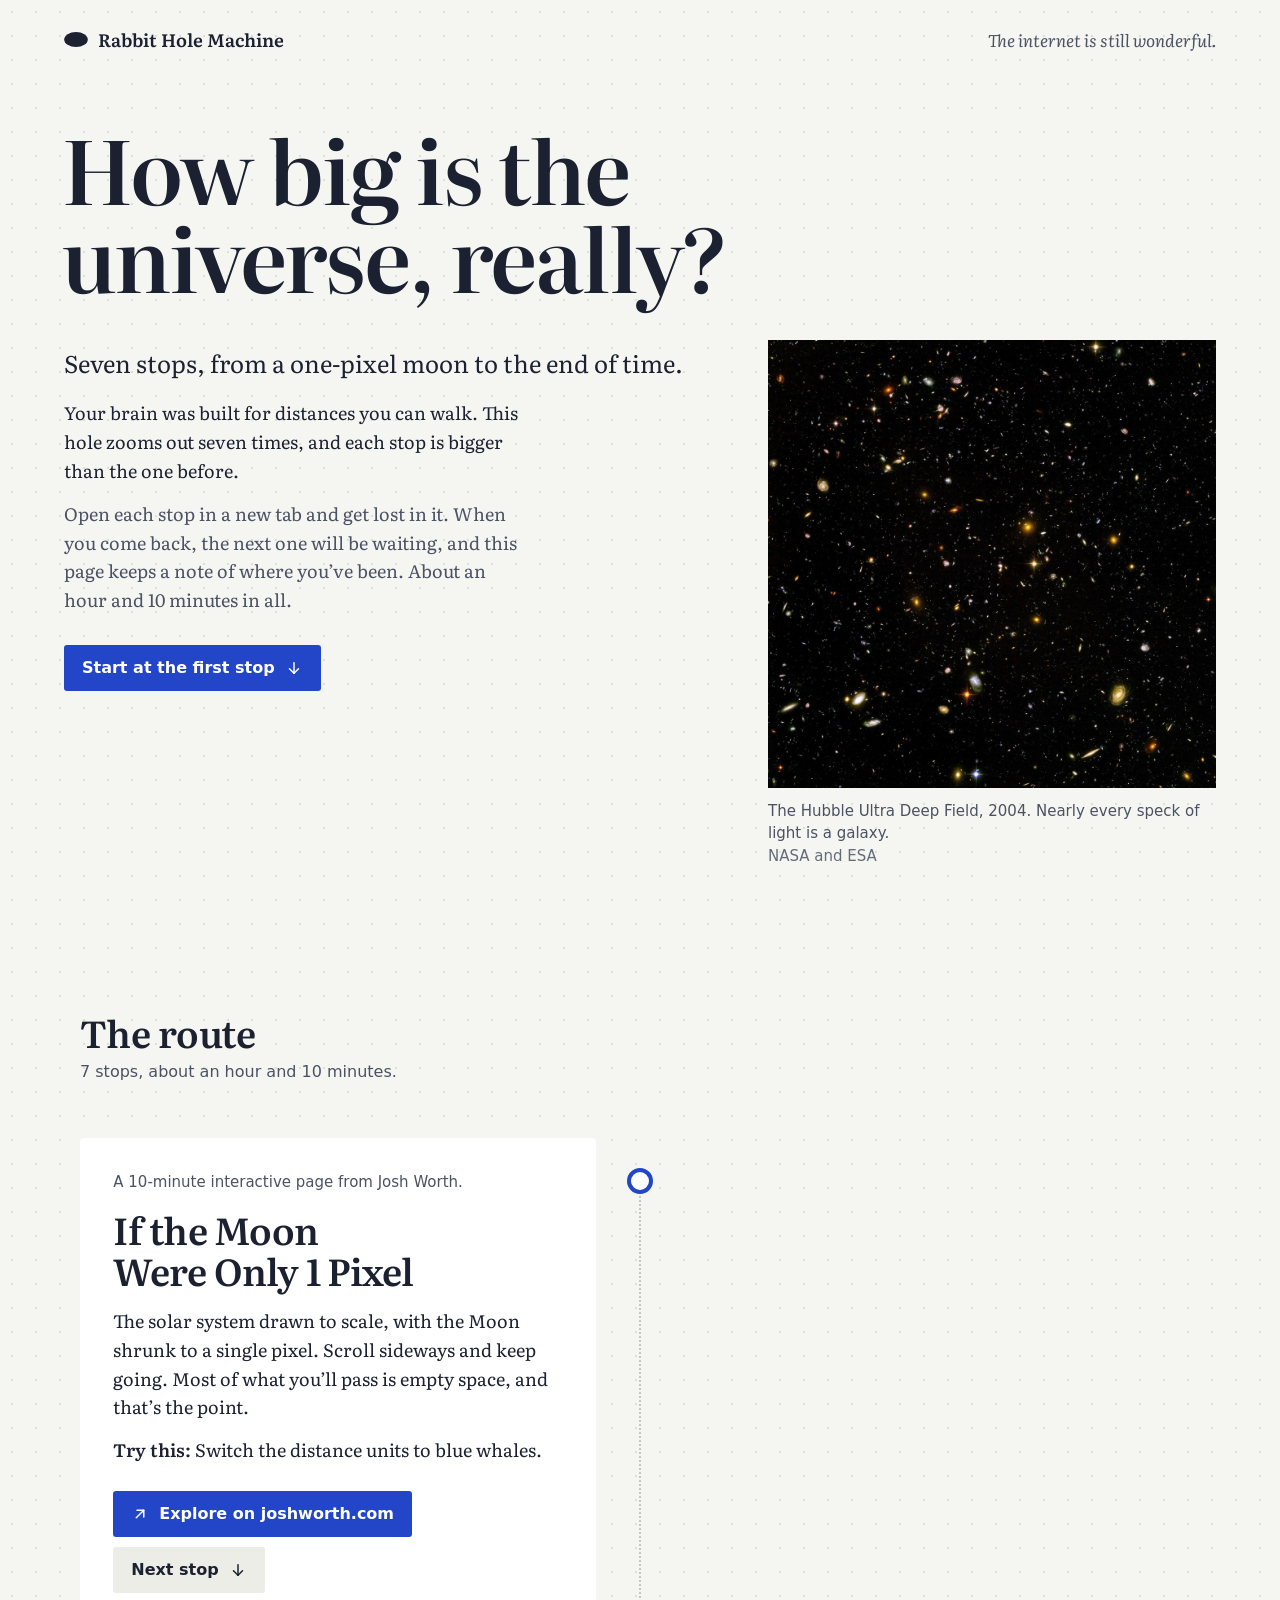
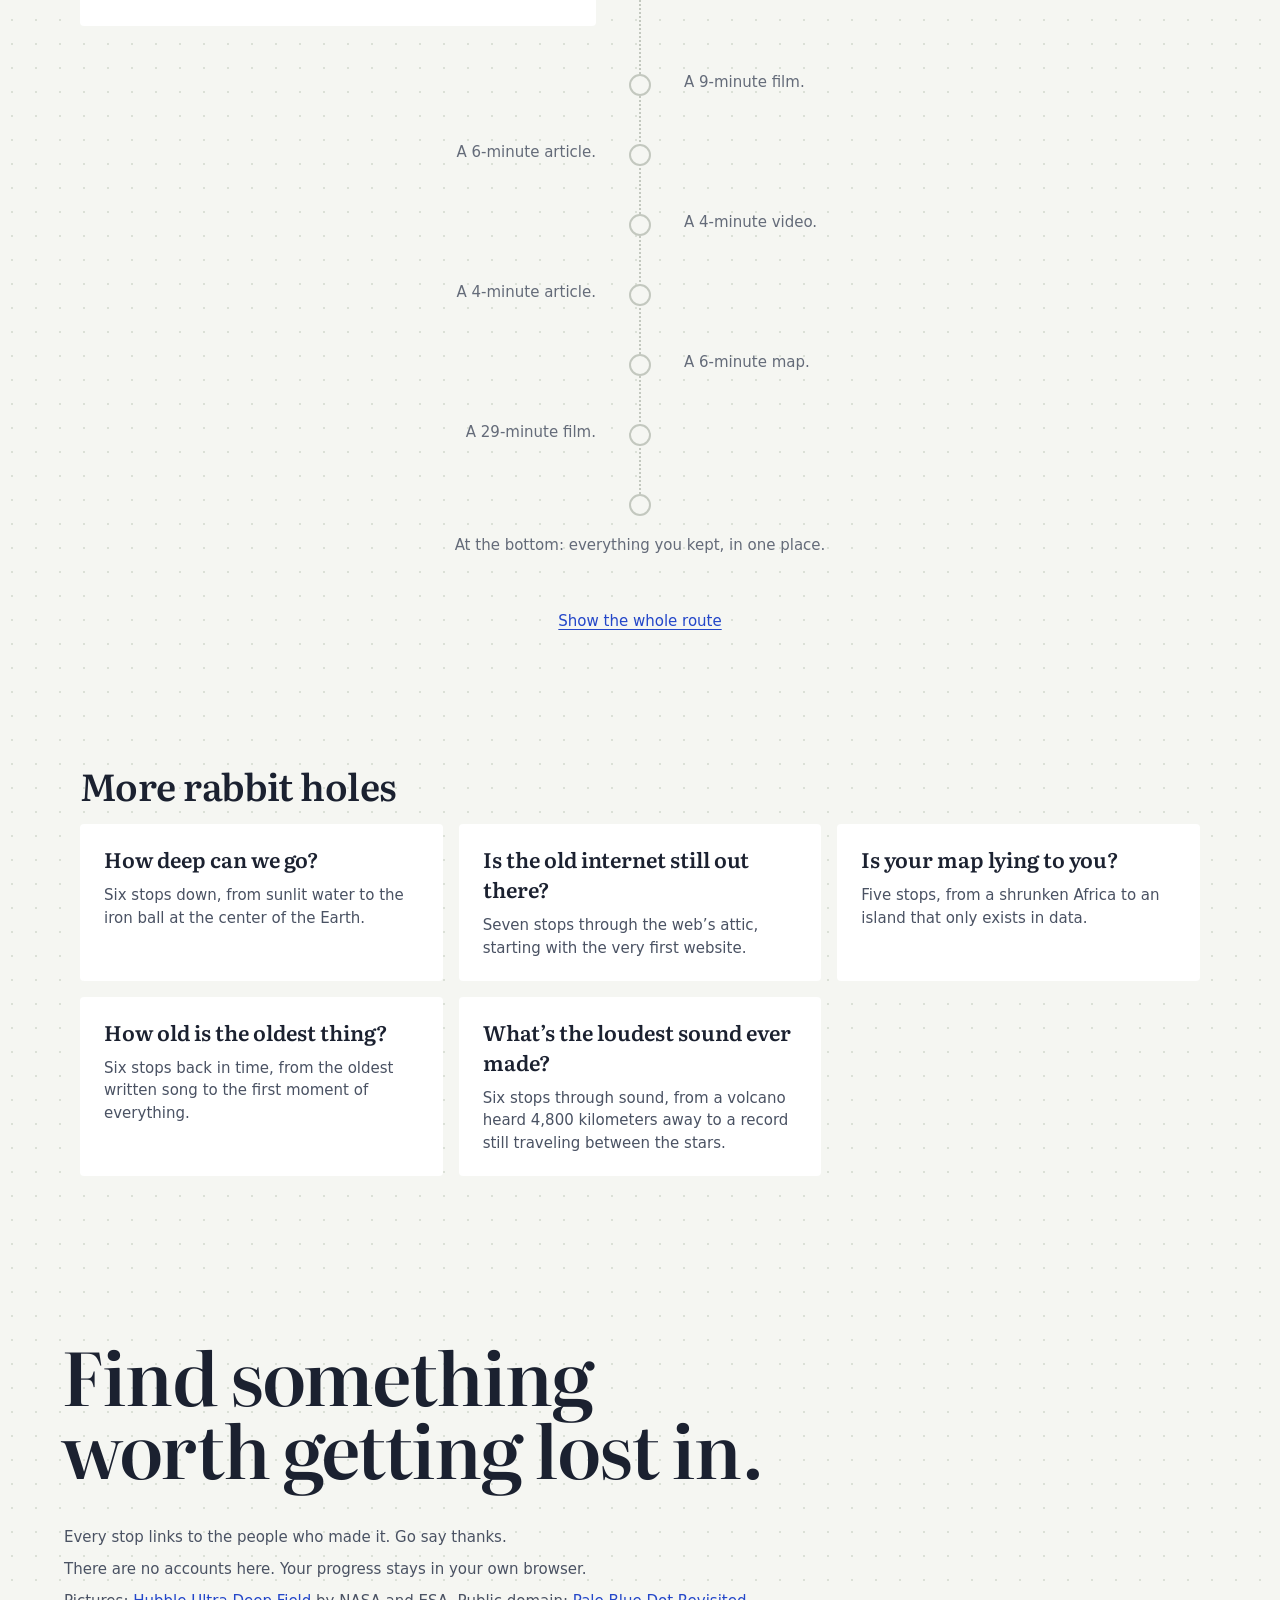
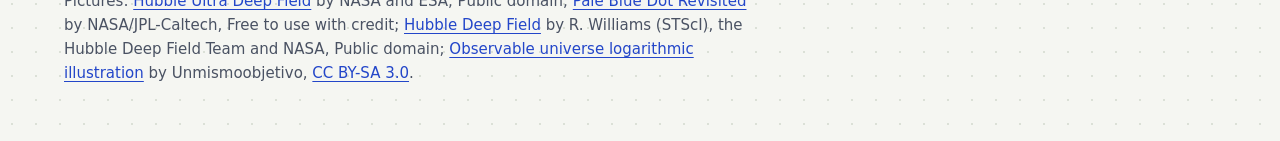
==== site/index.html @ 9be5a9cb "First version of Rabbit Hole Machine A static site of guided journeys through the web, with six rabb" ====
<!doctype html>
<html lang="en">
<head>
  <meta charset="utf-8">
  <meta name="viewport" content="width=device-width, initial-scale=1">
  <title>Rabbit Hole Machine</title>
  <meta name="description" content="The internet is still wonderful. Find something worth getting lost in: short trails through good corners of the web, one stop at a time.">
  <meta name="theme-color" content="#f5f6f2">
  <meta name="color-scheme" content="light">

  <!-- Link previews. Replace YOUR-DOMAIN once the site has a domain (see README). -->
  <meta property="og:type" content="website">
  <meta property="og:site_name" content="Rabbit Hole Machine">
  <meta property="og:title" content="Rabbit Hole Machine">
  <meta property="og:description" content="The internet is still wonderful. Find something worth getting lost in.">
  <meta property="og:image" content="https://YOUR-DOMAIN/img/og.png">
  <meta property="og:image:width" content="1200">
  <meta property="og:image:height" content="630">
  <meta property="og:image:alt" content="Rabbit Hole Machine. The internet is still wonderful.">
  <meta name="twitter:card" content="summary_large_image">

  <link rel="icon" href="favicon.ico" sizes="32x32">
  <link rel="icon" href="img/favicon.svg" type="image/svg+xml">
  <link rel="apple-touch-icon" href="img/apple-touch-icon.png">
  <link rel="preconnect" href="https://fonts.googleapis.com">
  <link rel="preconnect" href="https://fonts.gstatic.com" crossorigin>
  <link rel="stylesheet" href="https://fonts.googleapis.com/css2?family=Literata:ital,opsz,wght@0,7..72,400;0,7..72,600;1,7..72,400&display=swap">
  <link rel="stylesheet" href="css/style.css">
</head>
<body>
  <a class="skip" href="#route">Skip to the route</a>

  <header class="masthead">
    <a class="wordmark" href="./">
      <svg viewBox="0 0 22 14" aria-hidden="true" focusable="false"><ellipse cx="11" cy="7" rx="11" ry="7" fill="currentColor"/></svg>
      Rabbit Hole Machine
    </a>
    <p class="motto">The internet is still wonderful.</p>
  </header>

  <main>
    <section class="opening" id="opening" aria-labelledby="hole-title">
      <noscript><p class="notice">This page needs JavaScript to show the rabbit hole.</p></noscript>
    </section>

    <section class="route" id="route" tabindex="-1" aria-labelledby="route-title"></section>

    <section class="more" id="more" hidden></section>
  </main>

  <footer class="colophon">
    <p class="sendoff">Find something worth getting lost in.</p>
    <div class="colophon-notes">
      <p>Every stop links to the people who made it. Go say thanks.</p>
      <p>There are no accounts here. Your progress stays in your own browser.</p>
      <div id="credits"></div>
    </div>
  </footer>

  <div class="visually-hidden" id="announce" aria-live="polite"></div>

  <!-- One script per rabbit hole. -->
  <script src="holes/how-big-is-the-universe.js"></script>
  <script src="holes/how-deep-can-we-go.js"></script>
  <script src="holes/is-the-old-internet-still-out-there.js"></script>
  <script src="holes/is-your-map-lying-to-you.js"></script>
  <script src="holes/how-old-is-the-oldest-thing.js"></script>
  <script src="holes/whats-the-loudest-sound-ever-made.js"></script>

  <script src="js/app.js"></script>
</body>
</html>
---- site/css/style.css ----
/* Rabbit Hole Machine: an explorer's notebook that fills in as you go. */

:root {
  --paper: #f5f6f2;
  --sheet: #ffffff;
  --tint: #ebede6;
  --tint-2: #e0e3da;
  --pencil: #c3c8bf;
  --ink: #1b2130;
  --ink-2: #4a5263;
  --ink-3: #646b79;
  --accent: #2346c9;
  --accent-2: #1a37a3;
  --on-accent: #ffffff;

  --serif: Literata, "Iowan Old Style", "Palatino Linotype", Palatino, Georgia, serif;
  --sans: system-ui, -apple-system, "Segoe UI", Roboto, "Helvetica Neue", Arial, sans-serif;

  --step-small: 0.9375rem;
  --step-body: 1.125rem;
  --step-lead: clamp(1.25rem, 1.08rem + 0.55vw, 1.5rem);
  --step-head: clamp(1.625rem, 1.2rem + 1.4vw, 2.375rem);
  --step-display: clamp(2.25rem, 1rem + 5.6vw, 6rem);

  --frame: clamp(20px, 5vw, 72px);
  --max: 1240px;
  --rail: 88px;

  --travel: cubic-bezier(0.45, 0, 0.1, 1);
  --arrive: cubic-bezier(0.25, 0.8, 0.25, 1);

  color-scheme: light;
}

*,
*::before,
*::after {
  box-sizing: border-box;
}

html {
  background: var(--paper);
  scrollbar-color: var(--pencil) var(--paper);
  -webkit-text-size-adjust: 100%;
  text-size-adjust: 100%;
}

/* Dot-grid notebook paper. */
body {
  margin: 0;
  background-color: var(--paper);
  background-image: url("data:image/svg+xml,%3Csvg xmlns='http://www.w3.org/2000/svg' width='24' height='24'%3E%3Ccircle cx='12' cy='12' r='1' fill='%23d3d8ce'/%3E%3C/svg%3E");
  color: var(--ink);
  font: 400 var(--step-body)/1.6 var(--serif);
  font-kerning: normal;
  text-rendering: optimizeLegibility;
  overflow-wrap: break-word;
  caret-color: var(--accent);
}

::selection {
  background: var(--accent);
  color: var(--on-accent);
}

a {
  color: var(--accent);
  text-decoration-thickness: 0.07em;
  text-underline-offset: 0.18em;
}

a:hover {
  color: var(--accent-2);
}

:focus-visible {
  outline: 2px solid var(--accent);
  outline-offset: 3px;
  border-radius: 2px;
}

img {
  display: block;
  max-width: 100%;
  height: auto;
}

.masthead,
main,
.colophon {
  width: min(100% - 2 * var(--frame), var(--max));
  margin-inline: auto;
}

/* ------------------------------------------------------------ masthead */

.masthead {
  display: flex;
  flex-wrap: wrap;
  align-items: baseline;
  justify-content: space-between;
  gap: 4px 24px;
  padding-top: 28px;
}

.wordmark,
.wordmark:visited,
.wordmark:hover {
  display: inline-flex;
  align-items: center;
  gap: 10px;
  color: var(--ink);
  font: 600 1.125rem/1.3 var(--serif);
  text-decoration: none;
}

.wordmark svg {
  width: 24px;
  height: 15px;
}

.motto {
  margin: 0;
  color: var(--ink-2);
  font: italic 400 1.0625rem/1.4 var(--serif);
}

/* ------------------------------------------------------------ opening */

.opening {
  display: grid;
  grid-template-columns: minmax(0, 7fr) minmax(0, 5fr);
  align-items: start;
  column-gap: clamp(36px, 6vw, 112px);
  padding: clamp(48px, 8vh, 104px) 0 clamp(24px, 5vh, 56px);
}

.opening h1 {
  grid-column: 1 / -1;
  max-width: 17ch;
  margin: 0 0 clamp(28px, 4.5vh, 48px) -0.04em;
  font-size: var(--step-display);
  font-weight: 600;
  line-height: 1;
  letter-spacing: -0.025em;
  text-wrap: balance;
}

.opening-text {
  padding-top: 6px;
}

/* A hole without a cover picture: one column, sized for reading. */
.opening:not(.has-cover) {
  grid-template-columns: minmax(0, 1fr);
}

.opening:not(.has-cover) .opening-text {
  max-width: 46rem;
}

.lede {
  max-width: 30ch;
  margin: 0 0 20px;
  font-size: var(--step-lead);
  line-height: 1.4;
}

.opening p {
  max-width: 46ch;
}

.how {
  margin: 0 0 30px;
  color: var(--ink-2);
}

.opening .intro {
  margin: 0 0 14px;
}

.cover {
  margin: 0;
}

.cover img {
  width: 100%;
  aspect-ratio: 1;
  object-fit: cover;
}

figcaption {
  margin-top: 12px;
  color: var(--ink-2);
  font: var(--step-small)/1.5 var(--sans);
}

.credit {
  display: block;
  color: var(--ink-3);
}

.notice {
  grid-column: 1 / -1;
  margin: 0;
  padding: 12px 16px;
  border-radius: 4px;
  background: var(--sheet);
  font: 1rem/1.5 var(--sans);
}

/* ------------------------------------------------------------ buttons */

.actions {
  display: flex;
  flex-wrap: wrap;
  gap: 10px;
  margin: 0;
}

.button,
.button:visited {
  display: inline-flex;
  align-items: center;
  gap: 10px;
  min-height: 46px;
  padding: 0 18px;
  border: 0;
  border-radius: 3px;
  background: var(--accent);
  color: var(--on-accent);
  font: 600 1rem/1.2 var(--sans);
  text-align: left;
  text-decoration: none;
  cursor: pointer;
  transition: background-color 0.15s ease, transform 0.15s ease;
}

.button:hover {
  background: var(--accent-2);
  color: var(--on-accent);
}

.button:active {
  transform: translateY(1px);
}

.button.quiet,
.button.quiet:visited {
  background: var(--tint);
  color: var(--ink);
}

.button.quiet:hover {
  background: var(--tint-2);
  color: var(--ink);
}

.button svg {
  flex: none;
  width: 18px;
  height: 18px;
}

.text-button {
  padding: 6px 0;
  border: 0;
  background: none;
  color: var(--accent);
  font: 500 var(--step-small)/1.4 var(--sans);
  text-decoration: underline;
  text-decoration-thickness: 0.07em;
  text-underline-offset: 0.18em;
  cursor: pointer;
}

.text-button:hover {
  color: var(--accent-2);
}

/* ------------------------------------------------------------ the route */

.route {
  padding-top: clamp(64px, 11vh, 140px);
  scroll-margin-top: 24px;
}

.route:focus {
  outline: none;
}

.route-head {
  max-width: 1120px;
  margin: 0 auto clamp(40px, 6vh, 64px);
}

.route-head h2 {
  margin: 0 0 6px;
  font-size: var(--step-head);
  font-weight: 600;
  line-height: 1.15;
  letter-spacing: -0.015em;
}

.route-progress {
  margin: 0;
  color: var(--ink-2);
  font: 1rem/1.5 var(--sans);
}

.trail {
  position: relative;
  max-width: 1120px;
  margin: 0 auto;
}

/* The pencilled route ahead, and the ink of the route already travelled. */
.pencil,
.ink {
  position: absolute;
  left: 50%;
  top: 0;
  width: 0;
  margin-left: -1px;
  pointer-events: none;
}

.pencil {
  border-left: 2px dotted var(--pencil);
}

.ink {
  height: 0;
  border-left: 2px solid var(--accent);
  transition: height 0.9s var(--travel);
}

.ink.still {
  transition: none;
}

.stops {
  display: grid;
  gap: clamp(32px, 5vh, 52px);
  margin: 0;
  padding: 0;
  list-style: none;
}

.stop {
  display: grid;
  grid-template-columns: minmax(0, 1fr) var(--rail) minmax(0, 1fr);
  align-items: start;
  scroll-margin-top: 24px;
}

.node {
  position: relative;
  z-index: 1;
  display: grid;
  place-items: center;
  grid-column: 2;
  grid-row: 1;
  justify-self: center;
  width: 22px;
  height: 22px;
  margin-top: 3px;
  border: 2px solid var(--pencil);
  border-radius: 50%;
  background: var(--paper);
  color: var(--on-accent);
}

.node svg {
  width: 13px;
  height: 13px;
}

/* Entries hug the route; the stop you're on gets a full sheet. */
.entry {
  grid-row: 1;
  width: fit-content;
  max-width: 470px;
}

.entry.sheet {
  width: 100%;
}

.left .entry {
  grid-column: 1;
  justify-self: end;
}

.right .entry {
  grid-column: 3;
  justify-self: start;
}

.entry p {
  margin: 0 0 14px;
}

.entry > :last-child,
.entry .keep > :last-child {
  margin-bottom: 0;
}

.meta {
  margin: 0 0 6px;
  color: var(--ink-2);
  font: var(--step-small)/1.5 var(--sans);
}

.entry-title {
  margin: 0;
  font-size: 1.3125rem;
  font-weight: 600;
  line-height: 1.25;
  letter-spacing: -0.01em;
}

.entry-title:focus {
  outline: none;
}

/* stops already visited */

.done .node {
  border-color: var(--accent);
  background: var(--accent);
}

.done .kept {
  margin-top: 8px;
}

.done .thumb {
  width: 132px;
  margin: 14px 0 0;
}

.done .thumb img,
.keep img {
  mix-blend-mode: multiply;
}

.done details {
  margin-top: 10px;
  font: var(--step-small)/1.5 var(--sans);
}

.done summary {
  width: max-content;
  color: var(--accent);
  cursor: pointer;
}

.done details ul {
  margin: 10px 0 0;
  padding-left: 1.1em;
}

.done details li + li {
  margin-top: 8px;
}

/* the stop you're on */

.current .node {
  width: 26px;
  height: 26px;
  margin-top: 30px;
  border: 4px solid var(--accent);
  background: var(--sheet);
}

.current .entry {
  max-width: 540px;
}

.sheet {
  padding: clamp(24px, 2.6vw, 36px);
  border-radius: 4px;
  background: var(--sheet);
}

.current .entry-title {
  margin: 4px 0 16px;
  font-size: var(--step-head);
  line-height: 1.12;
  letter-spacing: -0.02em;
  text-wrap: balance;
}

.try strong,
.welcome strong {
  font-weight: 600;
}

.current .actions {
  margin-top: 26px;
}

.keep {
  margin-top: 26px;
}

.keep-label {
  margin: 0 0 6px !important;
  color: var(--ink-2);
  font: 600 var(--step-small)/1.4 var(--sans);
}

.keep-text {
  margin: 0 !important;
  font-size: var(--step-lead);
  line-height: 1.38;
  text-wrap: pretty;
}

.keep figure {
  max-width: 300px;
  margin: 20px 0 0;
}

.deeper {
  margin-top: 34px;
  font: var(--step-small)/1.55 var(--sans);
}

.deeper ul {
  margin: 8px 0 0;
  padding-left: 1.1em;
}

.deeper li + li {
  margin-top: 10px;
}

.deeper .note {
  display: block;
  color: var(--ink-2);
}

/* stops still ahead */

.ahead .meta {
  margin: 0;
  color: var(--ink-3);
}

.peek .entry-title a {
  color: var(--ink);
}

.peek .meta {
  margin-bottom: 8px;
}

.peek p {
  color: var(--ink-2);
}

/* the bottom */

.bottom {
  grid-template-columns: minmax(0, 1fr);
  justify-items: center;
}

.bottom .node {
  grid-column: 1;
}

.bottom .entry {
  grid-column: 1;
  grid-row: 2;
  justify-self: center;
  max-width: 760px;
  margin-top: 18px;
}

.bottom.ahead .entry {
  text-align: center;
}

.bottom.done .node {
  width: 26px;
  height: 26px;
}

.ending h3 {
  margin: 0 0 14px;
  font-size: var(--step-head);
  font-weight: 600;
  line-height: 1.12;
  letter-spacing: -0.02em;
}

.ending h3:focus {
  outline: none;
}

.ending-line {
  font-size: var(--step-lead);
  line-height: 1.38;
}

.ending h4 {
  margin: 34px 0 14px;
  font: 600 var(--step-small)/1.4 var(--sans);
  color: var(--ink-2);
}

.kept-list {
  display: grid;
  gap: 16px;
  margin: 0;
  padding: 0;
  list-style: none;
}

.kept-list li {
  display: grid;
  grid-template-columns: 22px minmax(0, 1fr);
  gap: 12px;
}

.kept-list svg {
  width: 18px;
  height: 18px;
  margin-top: 5px;
  color: var(--accent);
}

.kept-list p {
  margin: 0;
}

.kept-from {
  display: block;
  color: var(--ink-2);
  font: var(--step-small)/1.5 var(--sans);
}

.ending .actions {
  margin-top: 32px;
}

.status {
  min-height: 1.5em;
  margin: 14px 0 0 !important;
  color: var(--ink-2);
  font: var(--step-small)/1.5 var(--sans);
}

.route-tools {
  display: flex;
  flex-wrap: wrap;
  justify-content: center;
  gap: 4px 28px;
  margin: 48px 0 0;
}

/* ------------------------------------------------------------ more holes */

.more {
  max-width: 1120px;
  margin: 0 auto;
  padding-top: clamp(96px, 14vh, 160px);
}

.more h2 {
  margin: 0 0 18px;
  font-size: var(--step-head);
  font-weight: 600;
  line-height: 1.15;
  letter-spacing: -0.015em;
}

.more ul {
  display: grid;
  grid-template-columns: repeat(auto-fill, minmax(280px, 1fr));
  gap: 16px;
  margin: 0;
  padding: 0;
  list-style: none;
}

.more li {
  padding: 22px 24px;
  border-radius: 4px;
  background: var(--sheet);
}

.more a {
  color: var(--ink);
  font-size: 1.3125rem;
  font-weight: 600;
  line-height: 1.25;
  text-decoration: none;
}

.more a:hover {
  color: var(--accent);
}

.more .meta {
  margin: 8px 0 0;
}

/* ------------------------------------------------------------ colophon */

.colophon {
  margin-top: clamp(112px, 18vh, 220px);
  padding-bottom: 56px;
}

.sendoff {
  max-width: 20ch;
  margin: 0 0 40px -0.04em;
  font-size: clamp(1.875rem, 0.9rem + 4.6vw, 5rem);
  font-weight: 600;
  line-height: 1;
  letter-spacing: -0.025em;
  text-wrap: balance;
}

.colophon-notes {
  display: grid;
  gap: 8px;
  max-width: 72ch;
  color: var(--ink-2);
  font: var(--step-small)/1.6 var(--sans);
}

.colophon-notes p {
  margin: 0;
}

/* ------------------------------------------------------------ 404 */

.lost {
  padding: clamp(80px, 16vh, 180px) 0;
}

.lost h1 {
  max-width: 14ch;
  margin: 0 0 20px -0.04em;
  font-size: var(--step-display);
  font-weight: 600;
  line-height: 1;
  letter-spacing: -0.025em;
}

.lost p {
  margin: 0 0 12px;
}

/* ------------------------------------------------------------ small screens */

@media (max-width: 860px) {
  .opening {
    grid-template-columns: minmax(0, 1fr);
  }

  .cover {
    max-width: 560px;
  }
}

@media (max-width: 760px) {
  .stop {
    grid-template-columns: 34px minmax(0, 1fr);
    column-gap: 10px;
  }

  .sheet {
    padding: 22px 18px;
  }

  .node,
  .bottom .node {
    grid-column: 1;
  }

  .left .entry,
  .right .entry,
  .bottom .entry {
    grid-column: 2;
    grid-row: 1;
    justify-self: stretch;
    max-width: none;
    margin-top: 0;
  }

  .bottom {
    grid-template-columns: 34px minmax(0, 1fr);
    justify-items: stretch;
  }

  .bottom .node {
    justify-self: center;
  }

  .bottom.ahead .entry {
    text-align: left;
  }

  .pencil,
  .ink {
    left: 17px;
  }

  .current .node {
    margin-top: 26px;
  }

  .route-tools {
    justify-content: flex-start;
    padding-left: 46px;
  }
}

/* ------------------------------------------------------------ motion */

@media (prefers-reduced-motion: no-preference) {
  html {
    scroll-behavior: smooth;
  }

  .arriving .entry {
    animation: arrive 0.8s var(--arrive) 0.3s both;
  }

  .returned .keep {
    animation: arrive 0.7s var(--arrive) both;
  }
}

@media (prefers-reduced-motion: reduce) {
  .ink {
    transition: none;
  }
}

@keyframes arrive {
  from {
    opacity: 0.35;
    transform: translateY(10px);
  }
}

/* ------------------------------------------------------------ utilities */

.skip {
  position: absolute;
  left: 12px;
  top: -60px;
  z-index: 10;
  padding: 10px 14px;
  border-radius: 3px;
  background: var(--accent);
  color: var(--on-accent);
  font: 600 1rem/1.3 var(--sans);
  text-decoration: none;
}

.skip:focus {
  top: 12px;
}

.visually-hidden {
  position: absolute;
  width: 1px;
  height: 1px;
  margin: -1px;
  padding: 0;
  overflow: hidden;
  clip: rect(0 0 0 0);
  white-space: nowrap;
  border: 0;
}
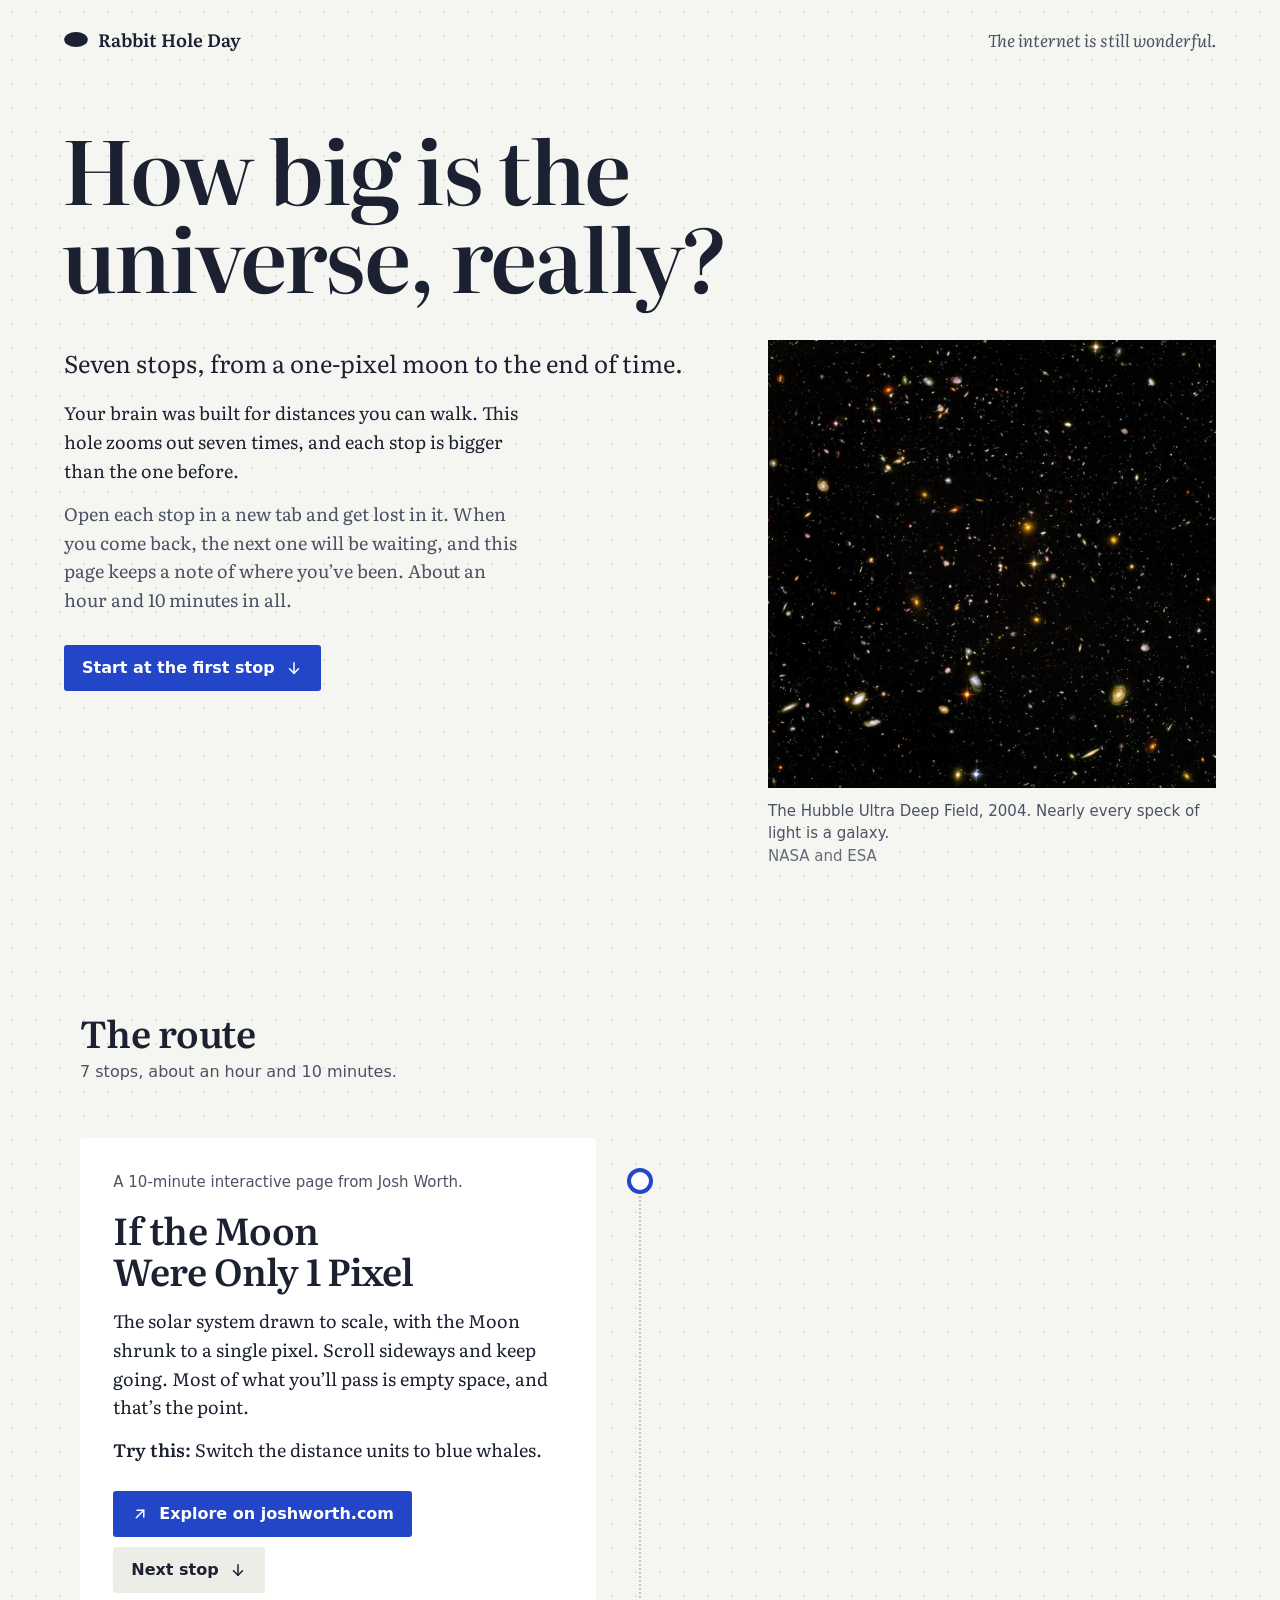
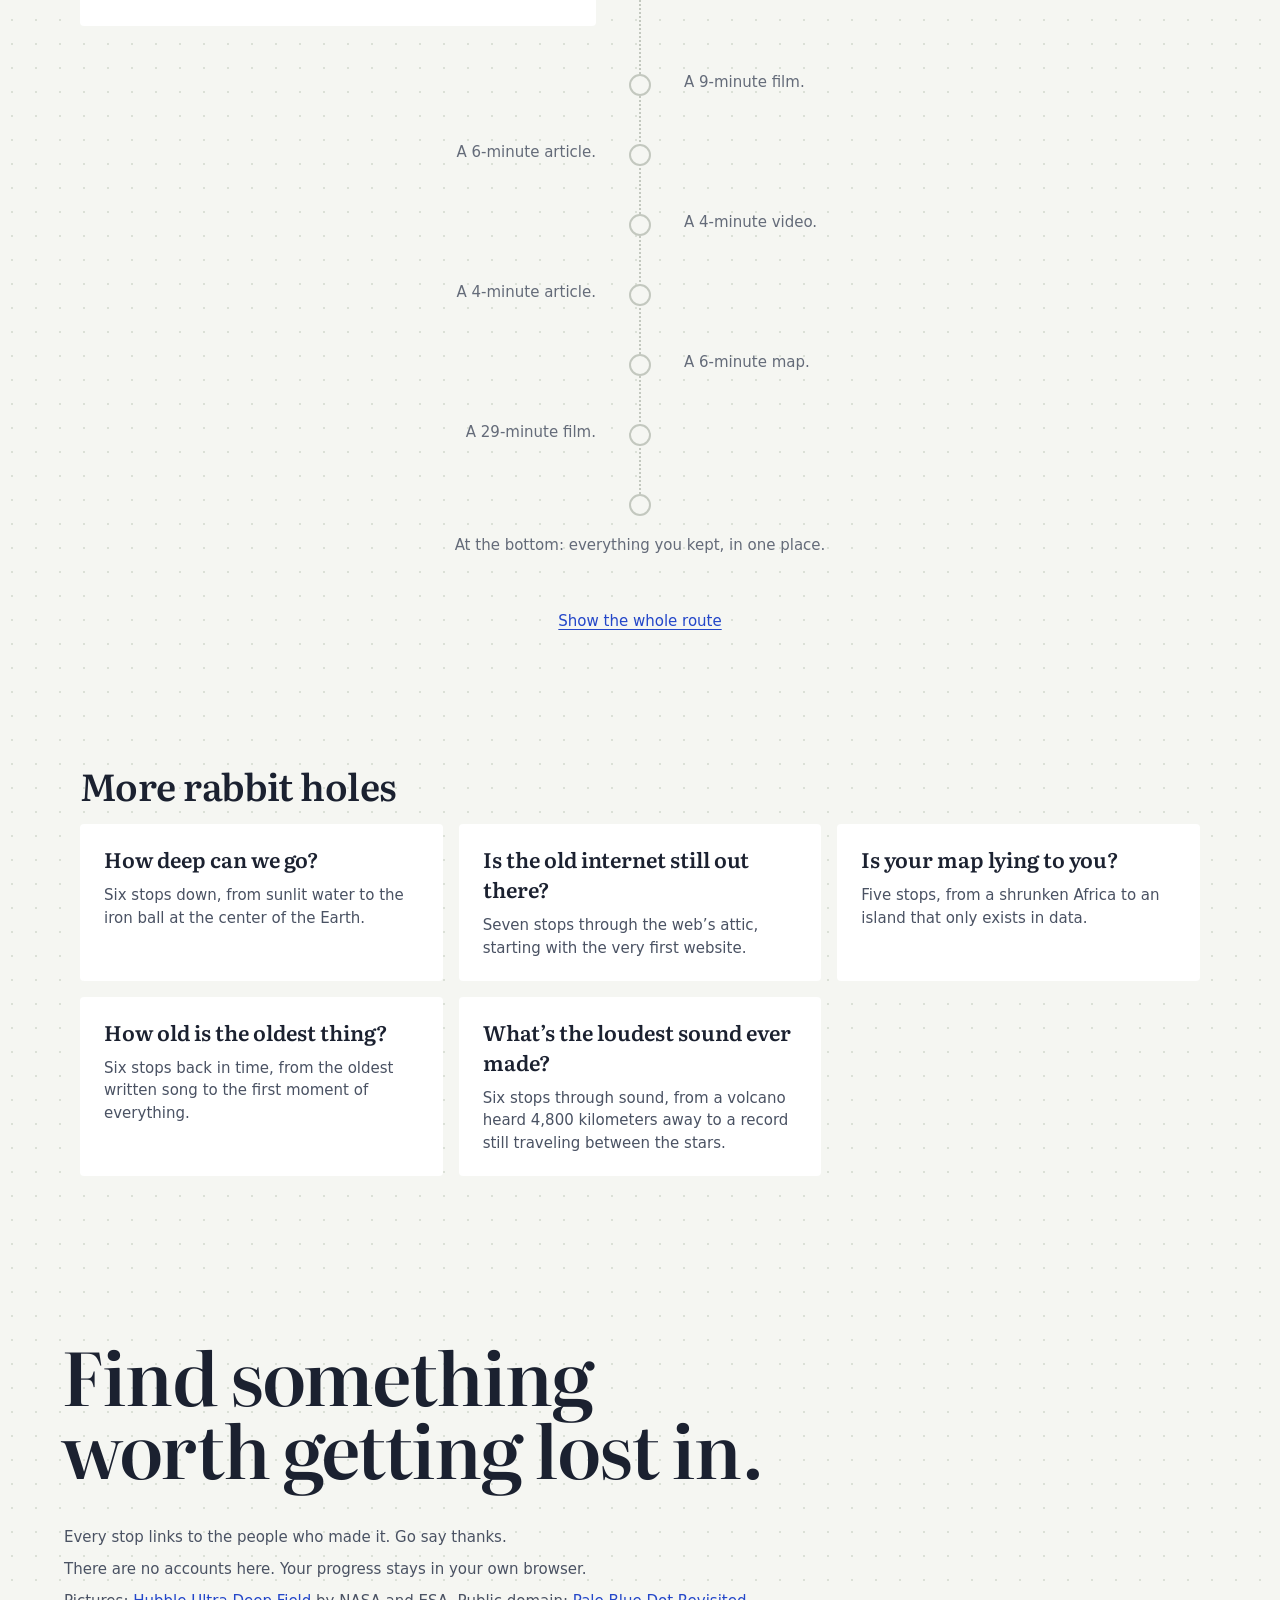
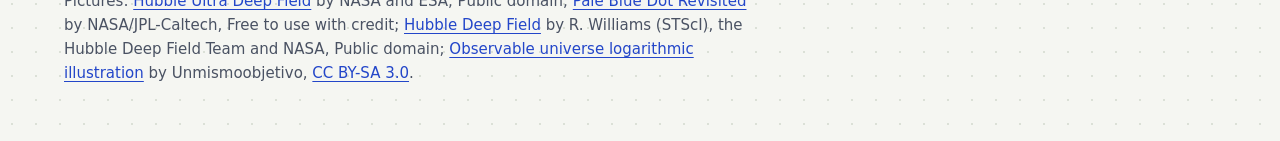
==== commit 0a8e7204: "Rename to Rabbit Hole Day New name across the site, link-preview image, 404 page, tools and README. " ====
--- a/site/index.html
+++ b/site/index.html
@@ -3,20 +3,20 @@
 <head>
   <meta charset="utf-8">
   <meta name="viewport" content="width=device-width, initial-scale=1">
-  <title>Rabbit Hole Machine</title>
+  <title>Rabbit Hole Day</title>
   <meta name="description" content="The internet is still wonderful. Find something worth getting lost in: short trails through good corners of the web, one stop at a time.">
   <meta name="theme-color" content="#f5f6f2">
   <meta name="color-scheme" content="light">
 
-  <!-- Link previews. Replace YOUR-DOMAIN once the site has a domain (see README). -->
+  <!-- Link previews. The image needs a full address, so it names the domain. -->
   <meta property="og:type" content="website">
-  <meta property="og:site_name" content="Rabbit Hole Machine">
-  <meta property="og:title" content="Rabbit Hole Machine">
+  <meta property="og:site_name" content="Rabbit Hole Day">
+  <meta property="og:title" content="Rabbit Hole Day">
   <meta property="og:description" content="The internet is still wonderful. Find something worth getting lost in.">
-  <meta property="og:image" content="https://YOUR-DOMAIN/img/og.png">
+  <meta property="og:image" content="https://rabbithole.day/img/og.png">
   <meta property="og:image:width" content="1200">
   <meta property="og:image:height" content="630">
-  <meta property="og:image:alt" content="Rabbit Hole Machine. The internet is still wonderful.">
+  <meta property="og:image:alt" content="Rabbit Hole Day. The internet is still wonderful.">
   <meta name="twitter:card" content="summary_large_image">
 
   <link rel="icon" href="favicon.ico" sizes="32x32">
@@ -33,7 +33,7 @@
   <header class="masthead">
     <a class="wordmark" href="./">
       <svg viewBox="0 0 22 14" aria-hidden="true" focusable="false"><ellipse cx="11" cy="7" rx="11" ry="7" fill="currentColor"/></svg>
-      Rabbit Hole Machine
+      Rabbit Hole Day
     </a>
     <p class="motto">The internet is still wonderful.</p>
   </header>
--- a/site/css/style.css
+++ b/site/css/style.css
@@ -1,4 +1,4 @@
-/* Rabbit Hole Machine: an explorer's notebook that fills in as you go. */
+/* Rabbit Hole Day: an explorer's notebook that fills in as you go. */
 
 :root {
   --paper: #f5f6f2;
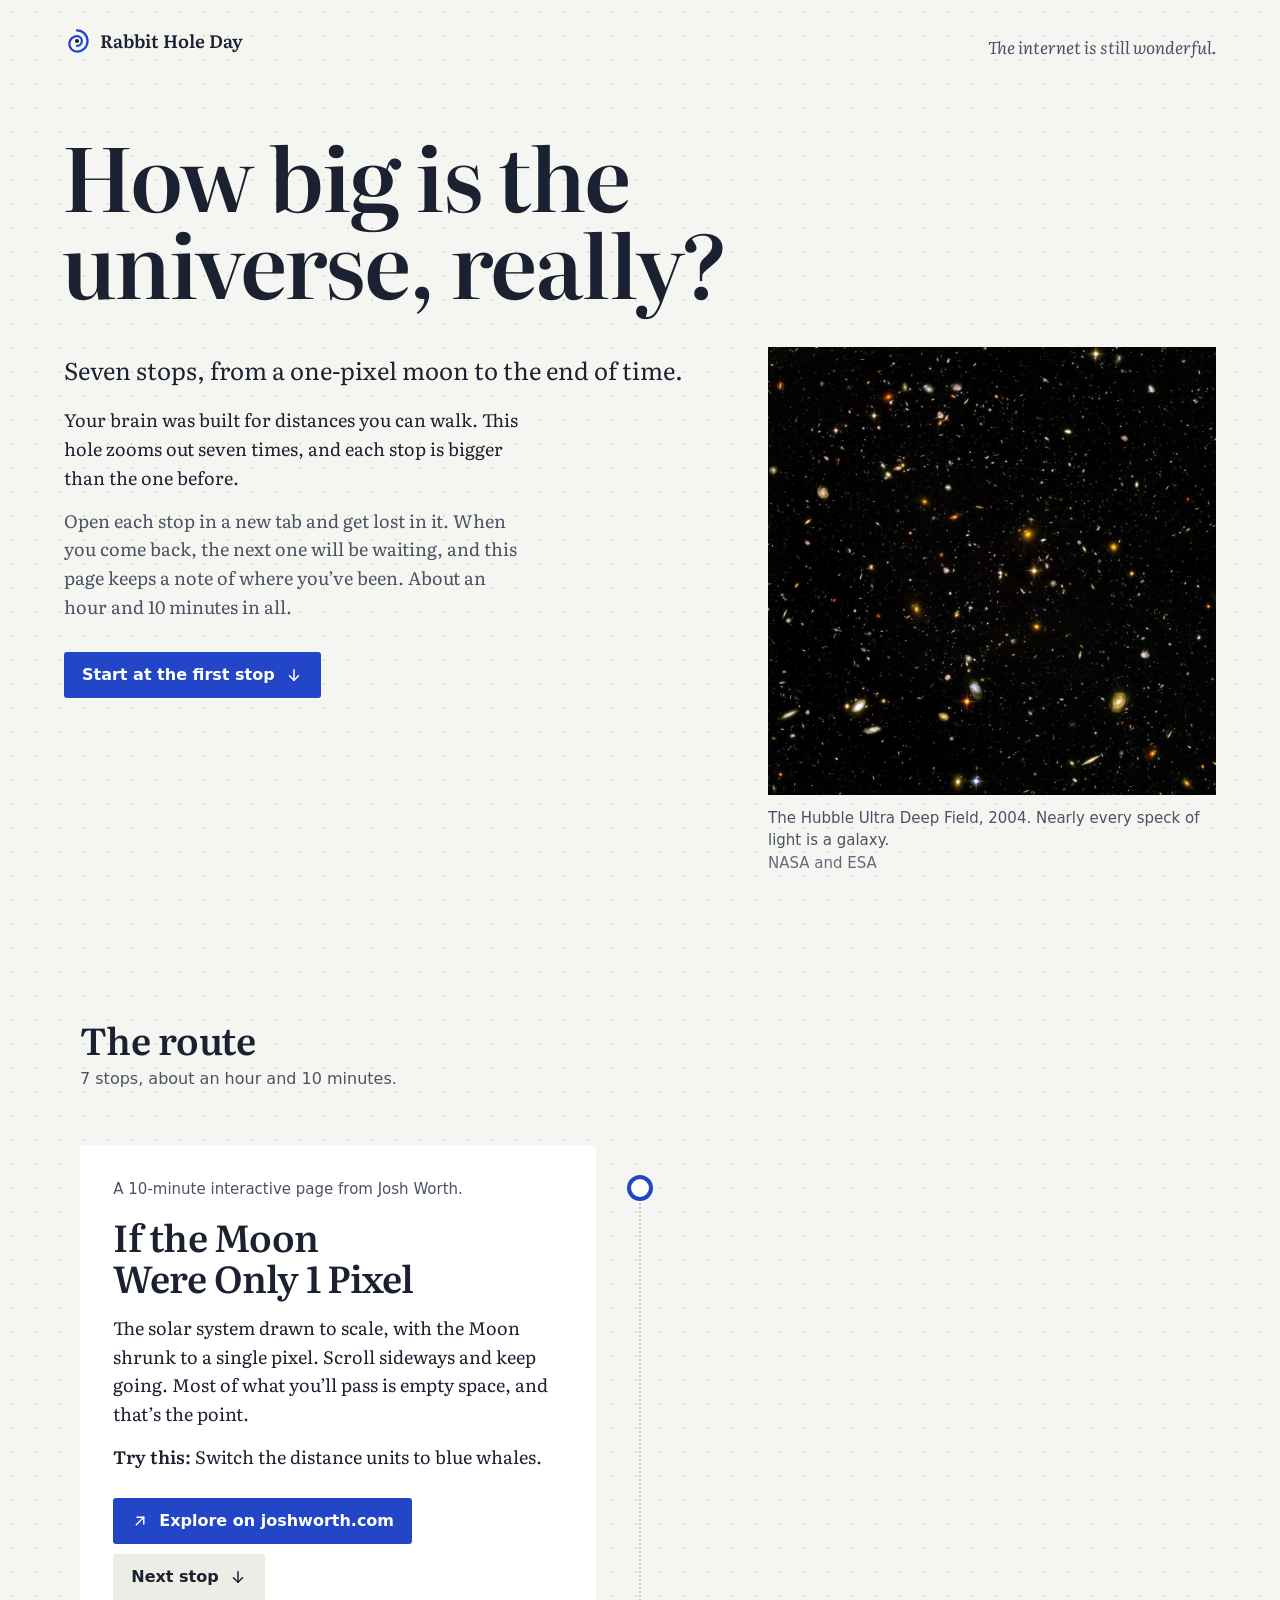
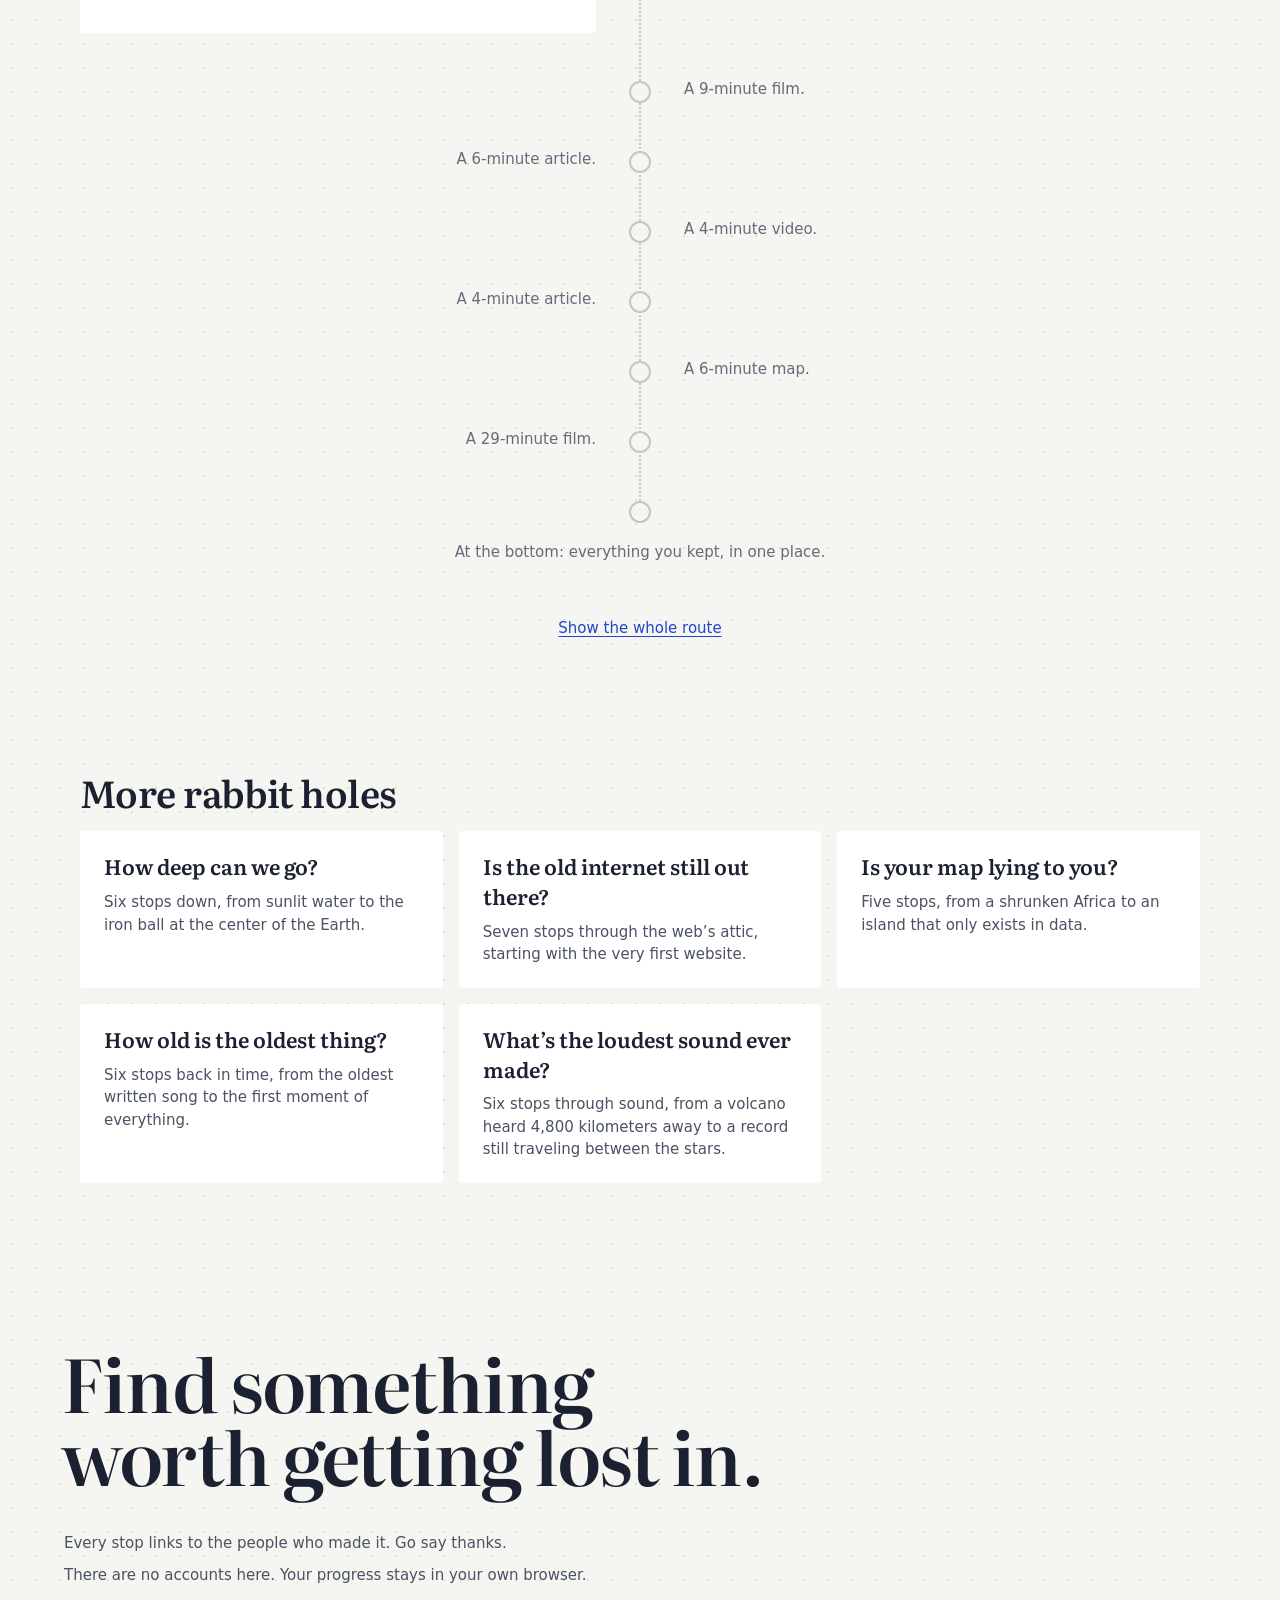
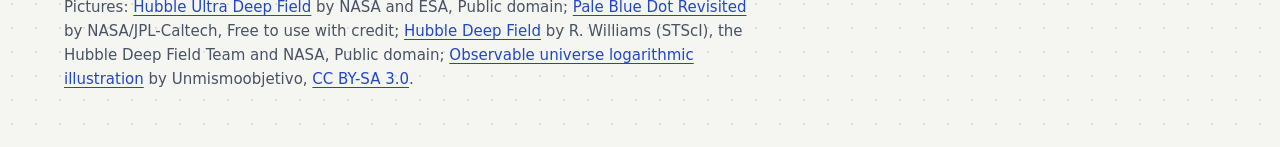
==== commit ac4f2e41: "New logo: a line spiralling down into the hole Replaces the plain ink oval in the wordmark, favicon," ====
--- a/site/index.html
+++ b/site/index.html
@@ -32,7 +32,7 @@
 
   <header class="masthead">
     <a class="wordmark" href="./">
-      <svg viewBox="0 0 22 14" aria-hidden="true" focusable="false"><ellipse cx="11" cy="7" rx="11" ry="7" fill="currentColor"/></svg>
+      <svg viewBox="0 0 32 32" aria-hidden="true" focusable="false"><path d="M16 3A13 13 0 0 1 16 29A9.5 9.5 0 0 1 16 10A6 6 0 0 1 16 22" fill="none" stroke="#2346c9" stroke-width="2.8" stroke-linecap="round"/><circle cx="16" cy="16" r="2.6" fill="#1b2130"/></svg>
       Rabbit Hole Day
     </a>
     <p class="motto">The internet is still wonderful.</p>
--- a/site/css/style.css
+++ b/site/css/style.css
@@ -115,8 +115,8 @@
 }
 
 .wordmark svg {
-  width: 24px;
-  height: 15px;
+  width: 26px;
+  height: 26px;
 }
 
 .motto {
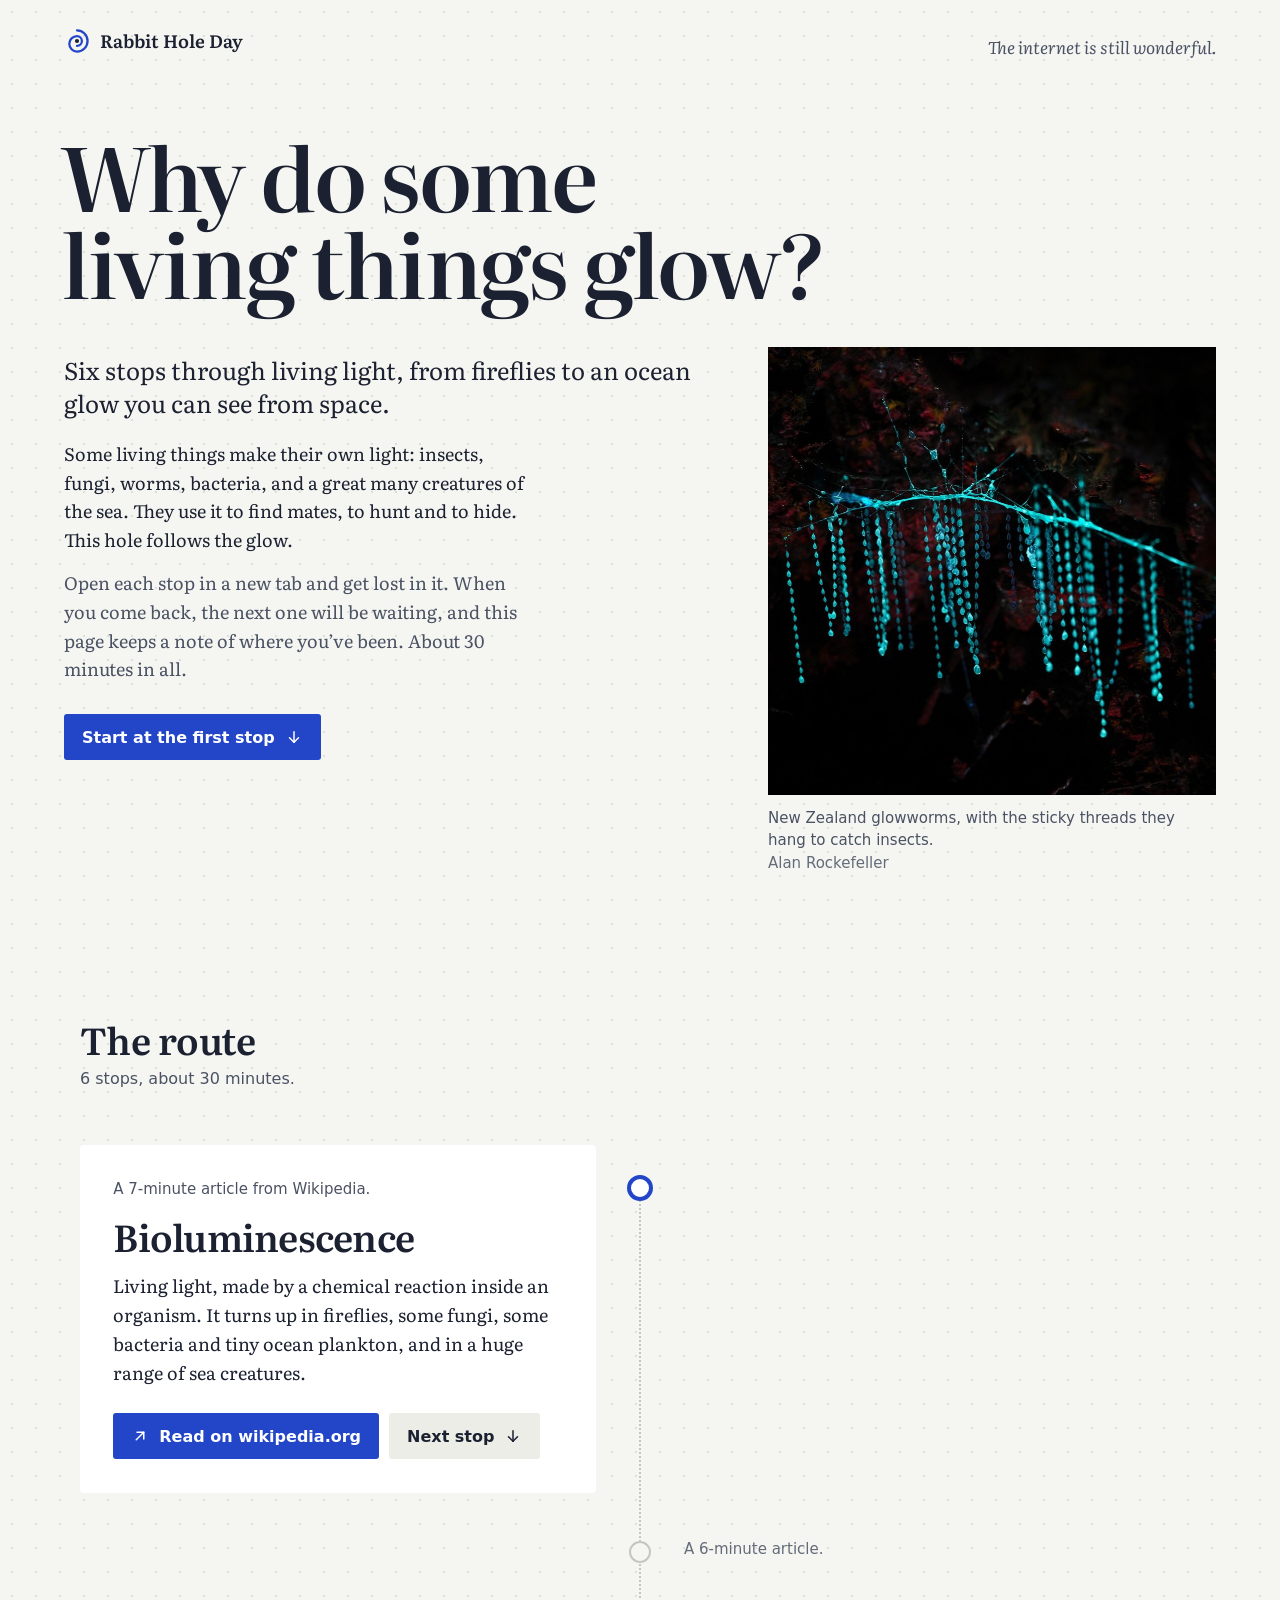
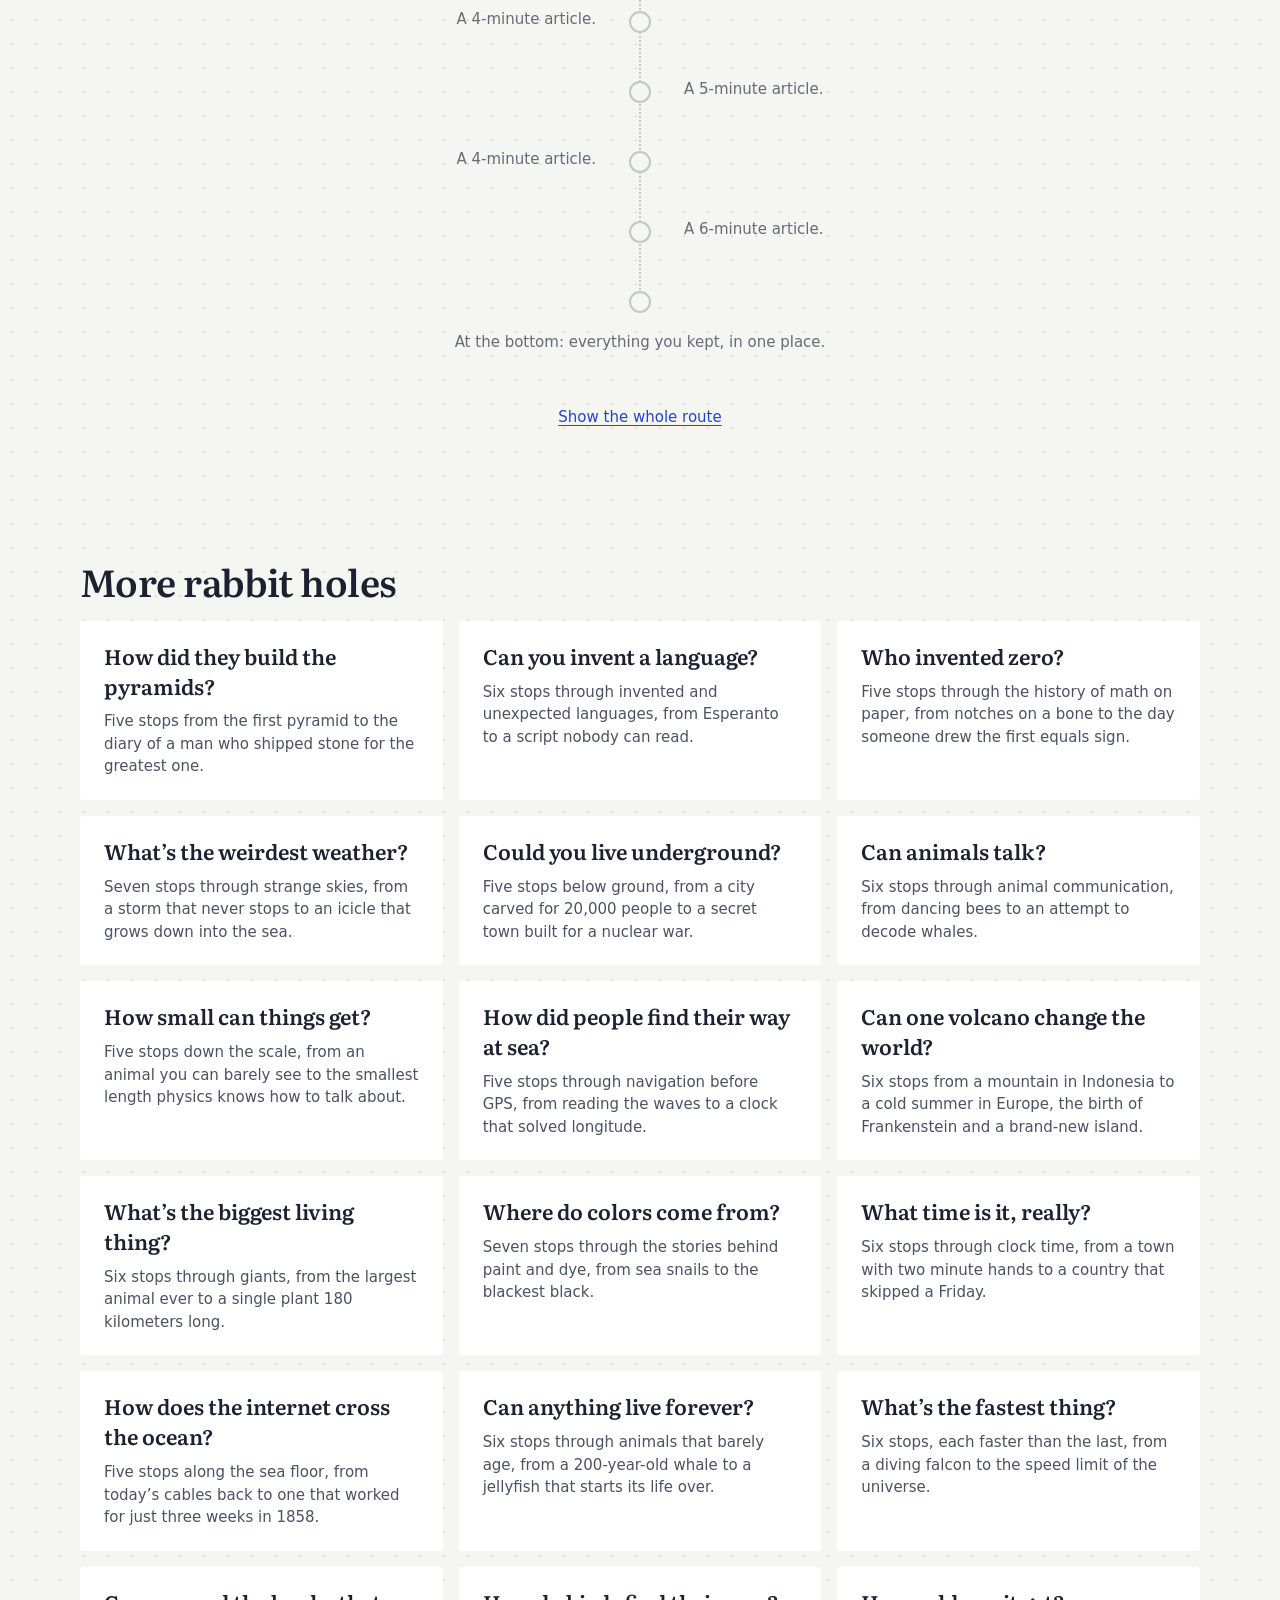
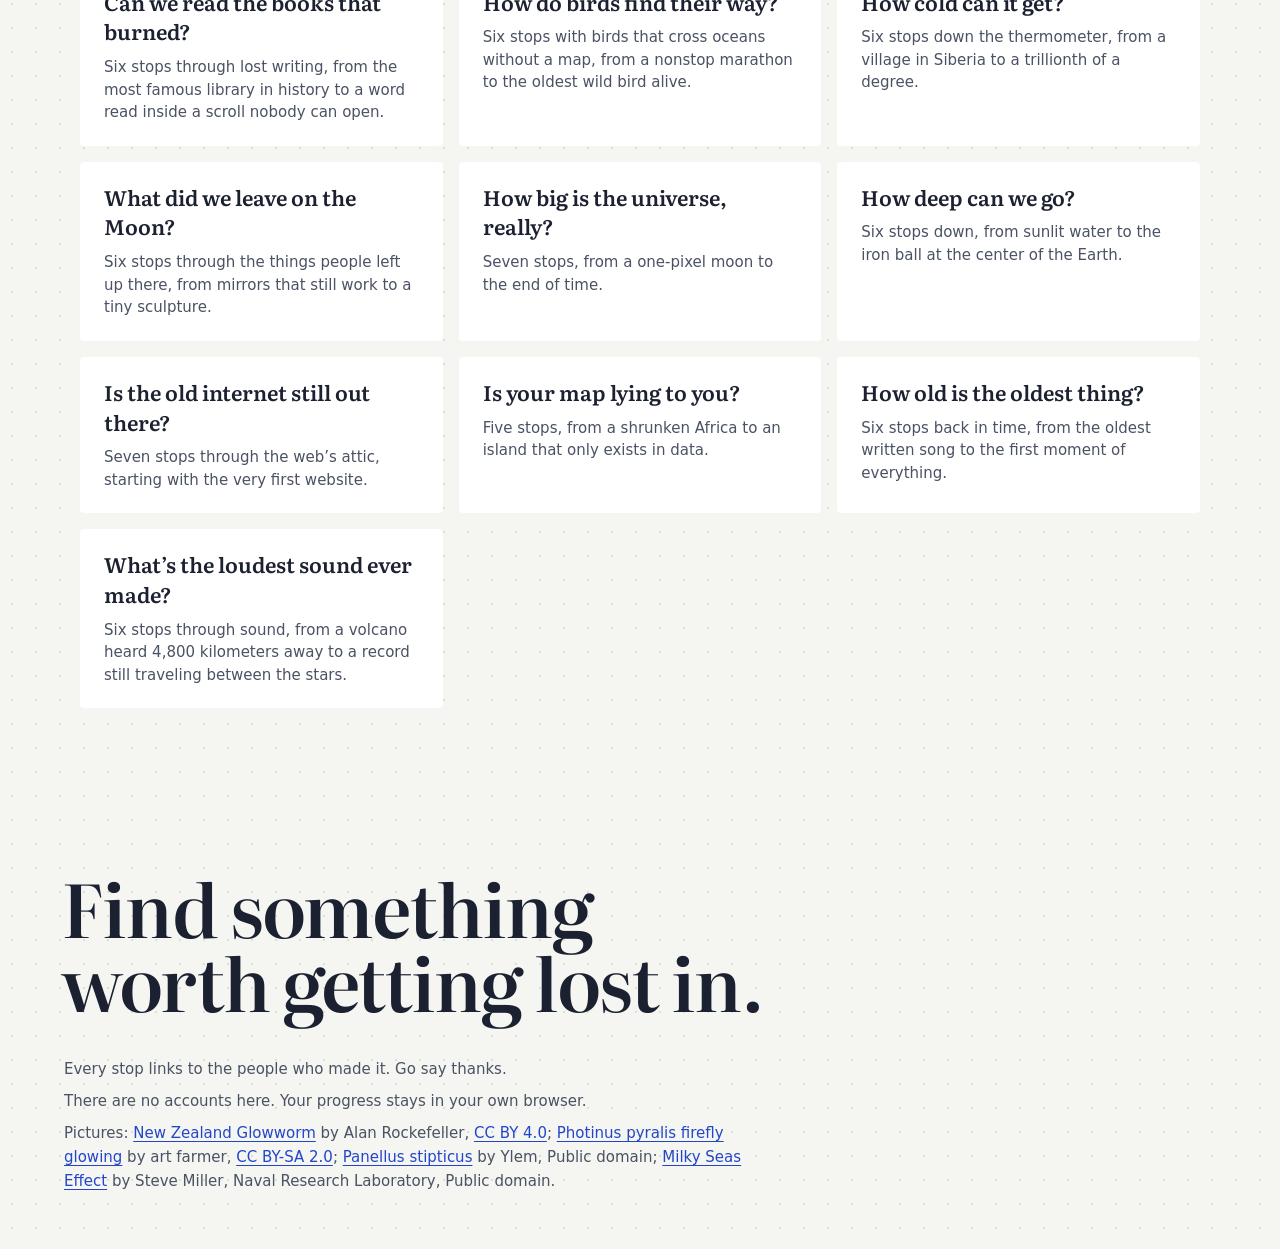
==== commit c653eb80: "Add 20 rabbit holes, one a day from 3 to 22 November Each hole has a cover picture and pictures on s" ====
--- a/site/index.html
+++ b/site/index.html
@@ -66,6 +66,26 @@
   <script src="holes/is-your-map-lying-to-you.js"></script>
   <script src="holes/how-old-is-the-oldest-thing.js"></script>
   <script src="holes/whats-the-loudest-sound-ever-made.js"></script>
+  <script src="holes/what-did-we-leave-on-the-moon.js"></script>
+  <script src="holes/how-cold-can-it-get.js"></script>
+  <script src="holes/how-do-birds-find-their-way.js"></script>
+  <script src="holes/can-we-read-the-books-that-burned.js"></script>
+  <script src="holes/whats-the-fastest-thing.js"></script>
+  <script src="holes/can-anything-live-forever.js"></script>
+  <script src="holes/how-does-the-internet-cross-the-ocean.js"></script>
+  <script src="holes/what-time-is-it-really.js"></script>
+  <script src="holes/where-do-colors-come-from.js"></script>
+  <script src="holes/whats-the-biggest-living-thing.js"></script>
+  <script src="holes/can-one-volcano-change-the-world.js"></script>
+  <script src="holes/how-did-people-find-their-way-at-sea.js"></script>
+  <script src="holes/how-small-can-things-get.js"></script>
+  <script src="holes/can-animals-talk.js"></script>
+  <script src="holes/could-you-live-underground.js"></script>
+  <script src="holes/whats-the-weirdest-weather.js"></script>
+  <script src="holes/who-invented-zero.js"></script>
+  <script src="holes/can-you-invent-a-language.js"></script>
+  <script src="holes/how-did-they-build-the-pyramids.js"></script>
+  <script src="holes/why-do-some-living-things-glow.js"></script>
 
   <script src="js/app.js"></script>
 </body>
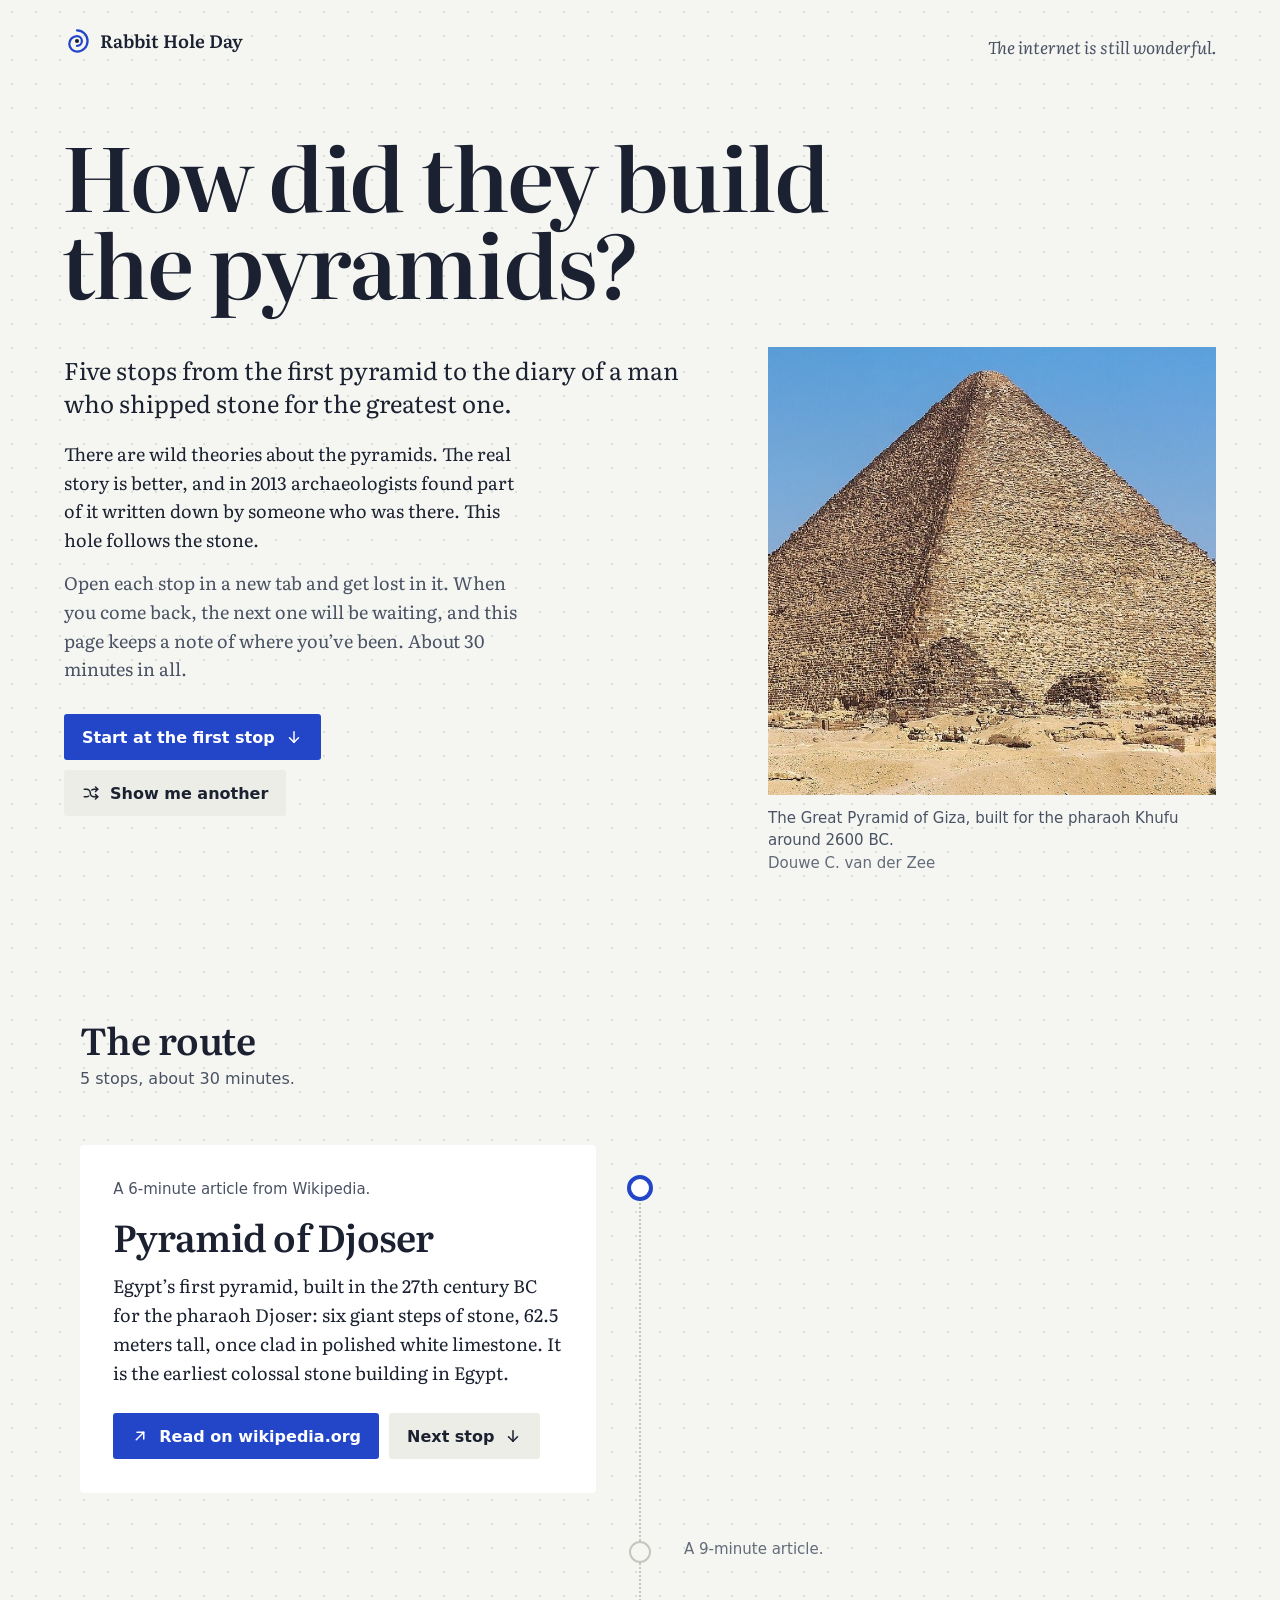
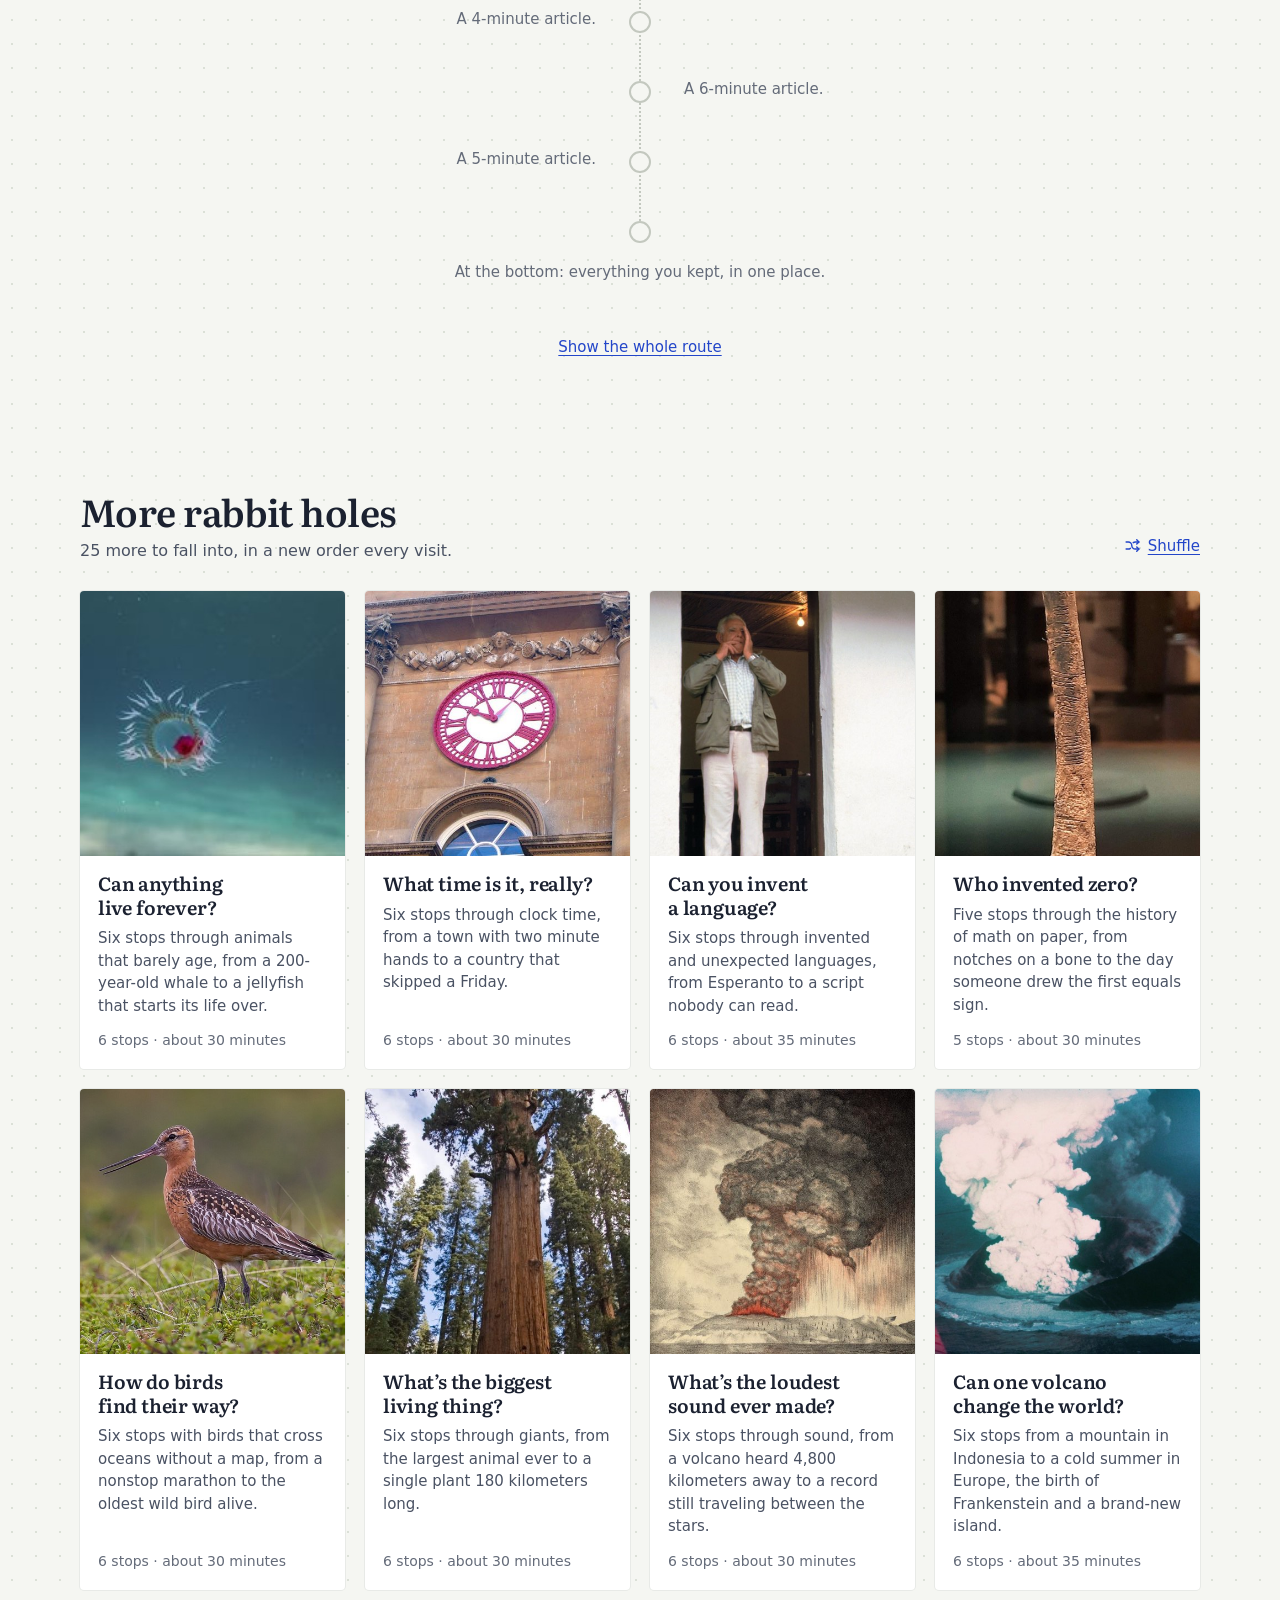
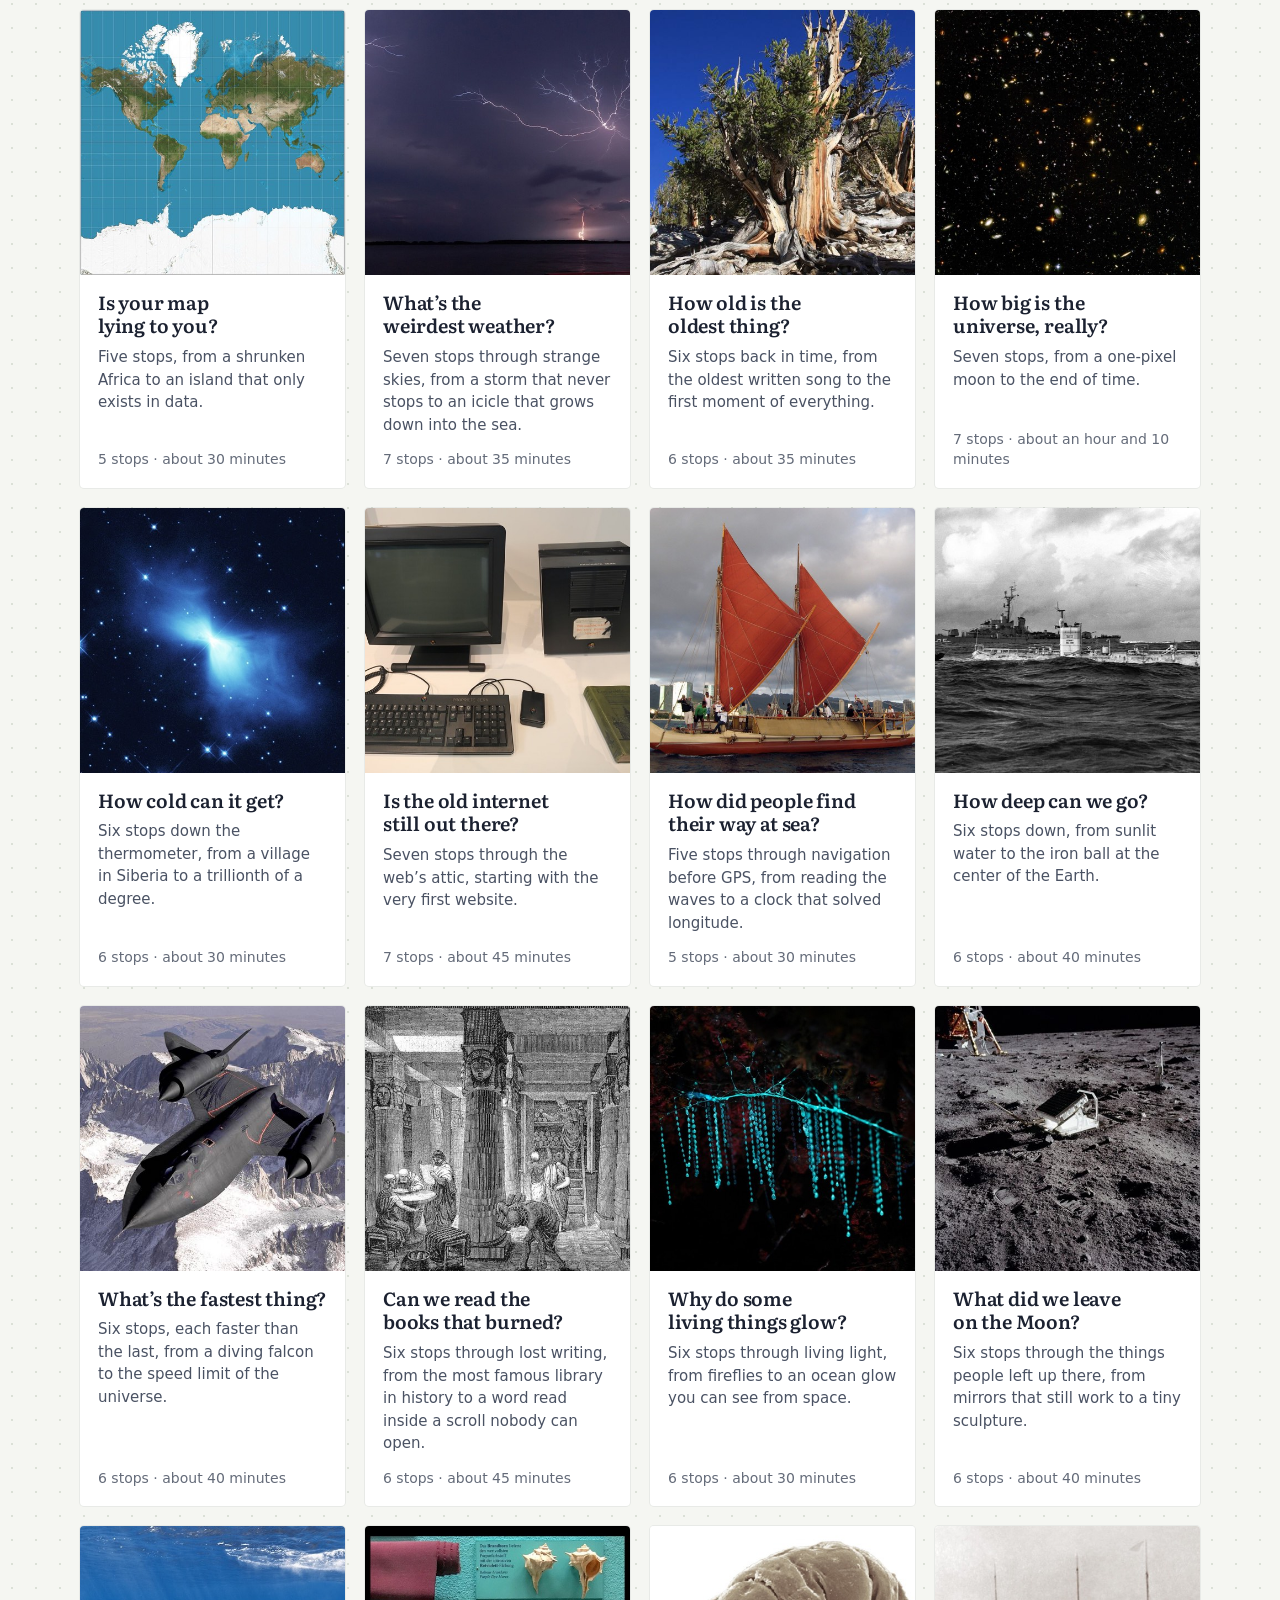
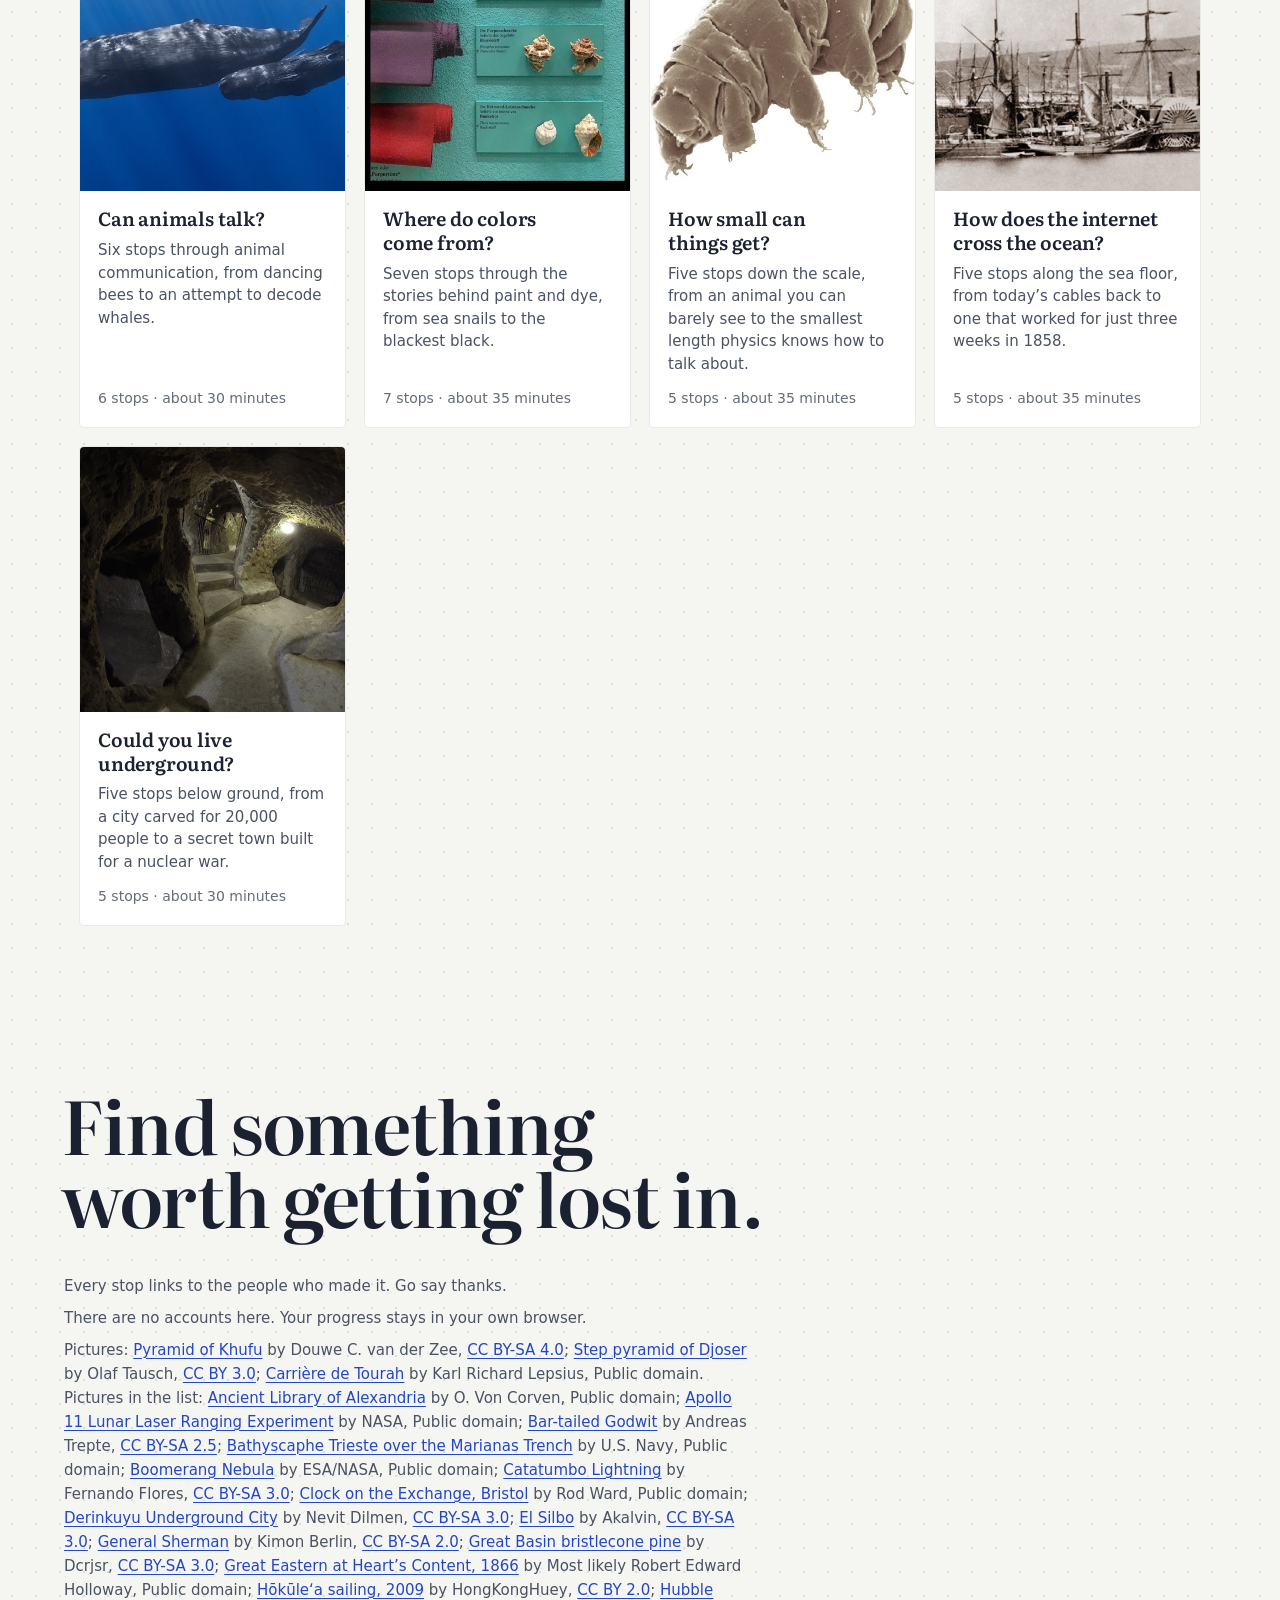
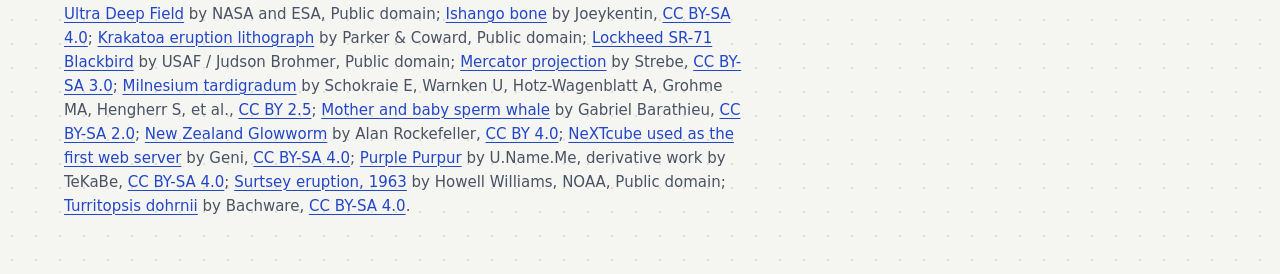
==== commit c28459d7: "Show every hole at once, shuffled, with picture cards - The front page picks a hole at random on eac" ====
--- a/site/index.html
+++ b/site/index.html
@@ -45,7 +45,7 @@
 
     <section class="route" id="route" tabindex="-1" aria-labelledby="route-title"></section>
 
-    <section class="more" id="more" hidden></section>
+    <section class="more" id="more" aria-labelledby="more-title" hidden></section>
   </main>
 
   <footer class="colophon">
--- a/site/css/style.css
+++ b/site/css/style.css
@@ -278,6 +278,13 @@
   color: var(--accent-2);
 }
 
+.text-button svg {
+  width: 17px;
+  height: 17px;
+  margin-right: 7px;
+  vertical-align: -3px;
+}
+
 /* ------------------------------------------------------------ the route */
 
 .route {
@@ -671,43 +678,140 @@
   padding-top: clamp(96px, 14vh, 160px);
 }
 
+.more-head {
+  display: flex;
+  flex-wrap: wrap;
+  align-items: end;
+  justify-content: space-between;
+  gap: 8px 24px;
+  margin-bottom: 28px;
+}
+
 .more h2 {
-  margin: 0 0 18px;
+  margin: 0 0 6px;
   font-size: var(--step-head);
   font-weight: 600;
   line-height: 1.15;
   letter-spacing: -0.015em;
 }
 
-.more ul {
+.more-note {
+  margin: 0;
+  color: var(--ink-2);
+  font: 1rem/1.5 var(--sans);
+}
+
+.cards {
   display: grid;
-  grid-template-columns: repeat(auto-fill, minmax(280px, 1fr));
-  gap: 16px;
+  grid-template-columns: repeat(auto-fill, minmax(230px, 1fr));
+  gap: 20px;
   margin: 0;
   padding: 0;
   list-style: none;
 }
 
-.more li {
-  padding: 22px 24px;
+/* The whole card is the link: the title's link stretches over it. */
+.card {
+  position: relative;
+  display: flex;
+  flex-direction: column;
+  overflow: hidden;
   border-radius: 4px;
   background: var(--sheet);
-}
-
-.more a {
+  box-shadow: 0 0 0 1px rgba(27, 33, 48, 0.06);
+  transition: box-shadow 0.2s ease, transform 0.2s var(--arrive);
+}
+
+.card:hover {
+  box-shadow: 0 0 0 1px rgba(27, 33, 48, 0.08), 0 10px 28px -12px rgba(27, 33, 48, 0.28);
+}
+
+.card:focus-within {
+  outline: 2px solid var(--accent);
+  outline-offset: 3px;
+}
+
+.card-pic {
+  position: relative;
+  aspect-ratio: 4 / 3;
+  background: var(--tint);
+}
+
+.card-pic img {
+  width: 100%;
+  height: 100%;
+  object-fit: cover;
+}
+
+.badge {
+  position: absolute;
+  left: 10px;
+  top: 10px;
+  display: inline-flex;
+  align-items: center;
+  gap: 5px;
+  padding: 3px 10px;
+  border-radius: 999px;
+  background: var(--sheet);
   color: var(--ink);
-  font-size: 1.3125rem;
+  font: 600 0.8125rem/1.5 var(--sans);
+}
+
+.done-badge {
+  background: var(--accent);
+  color: var(--on-accent);
+}
+
+.badge svg {
+  width: 13px;
+  height: 13px;
+}
+
+.card-text {
+  display: flex;
+  flex: 1;
+  flex-direction: column;
+  padding: 16px 18px 18px;
+}
+
+.card h3 {
+  margin: 0 0 8px;
+  font-size: 1.1875rem;
   font-weight: 600;
   line-height: 1.25;
+  letter-spacing: -0.01em;
+  text-wrap: balance;
+}
+
+.card h3 a {
+  color: var(--ink);
   text-decoration: none;
 }
 
-.more a:hover {
+.card h3 a::after {
+  content: "";
+  position: absolute;
+  inset: 0;
+}
+
+.card h3 a:focus-visible {
+  outline: none;
+}
+
+.card:hover h3 a {
   color: var(--accent);
 }
 
-.more .meta {
-  margin: 8px 0 0;
+.card-teaser {
+  margin: 0 0 14px;
+  color: var(--ink-2);
+  font: var(--step-small)/1.5 var(--sans);
+}
+
+.card-meta {
+  margin: auto 0 0;
+  color: var(--ink-3);
+  font: 0.875rem/1.4 var(--sans);
 }
 
 /* ------------------------------------------------------------ colophon */
@@ -770,6 +874,54 @@
   }
 }
 
+@media (max-width: 560px) {
+  .cards {
+    grid-template-columns: minmax(0, 1fr);
+    gap: 12px;
+  }
+
+  /* On phones a card is a row: a small square picture beside the words. */
+  .card {
+    flex-direction: row;
+  }
+
+  .card-pic {
+    flex: none;
+    width: 104px;
+    aspect-ratio: auto;
+  }
+
+  .card-pic img {
+    position: absolute;
+    inset: 0;
+  }
+
+  .badge {
+    left: 6px;
+    top: 6px;
+    padding: 1px 8px;
+    font-size: 0.75rem;
+  }
+
+  .card-text {
+    padding: 12px 14px 14px;
+  }
+
+  .card h3 {
+    margin-bottom: 4px;
+    font-size: 1.0625rem;
+  }
+
+  .card-teaser {
+    margin-bottom: 8px;
+    font-size: 0.875rem;
+  }
+
+  .card-meta {
+    font-size: 0.8125rem;
+  }
+}
+
 @media (max-width: 760px) {
   .stop {
     grid-template-columns: 34px minmax(0, 1fr);
@@ -836,6 +988,10 @@
 
   .returned .keep {
     animation: arrive 0.7s var(--arrive) both;
+  }
+
+  .card:hover {
+    transform: translateY(-3px);
   }
 }
 
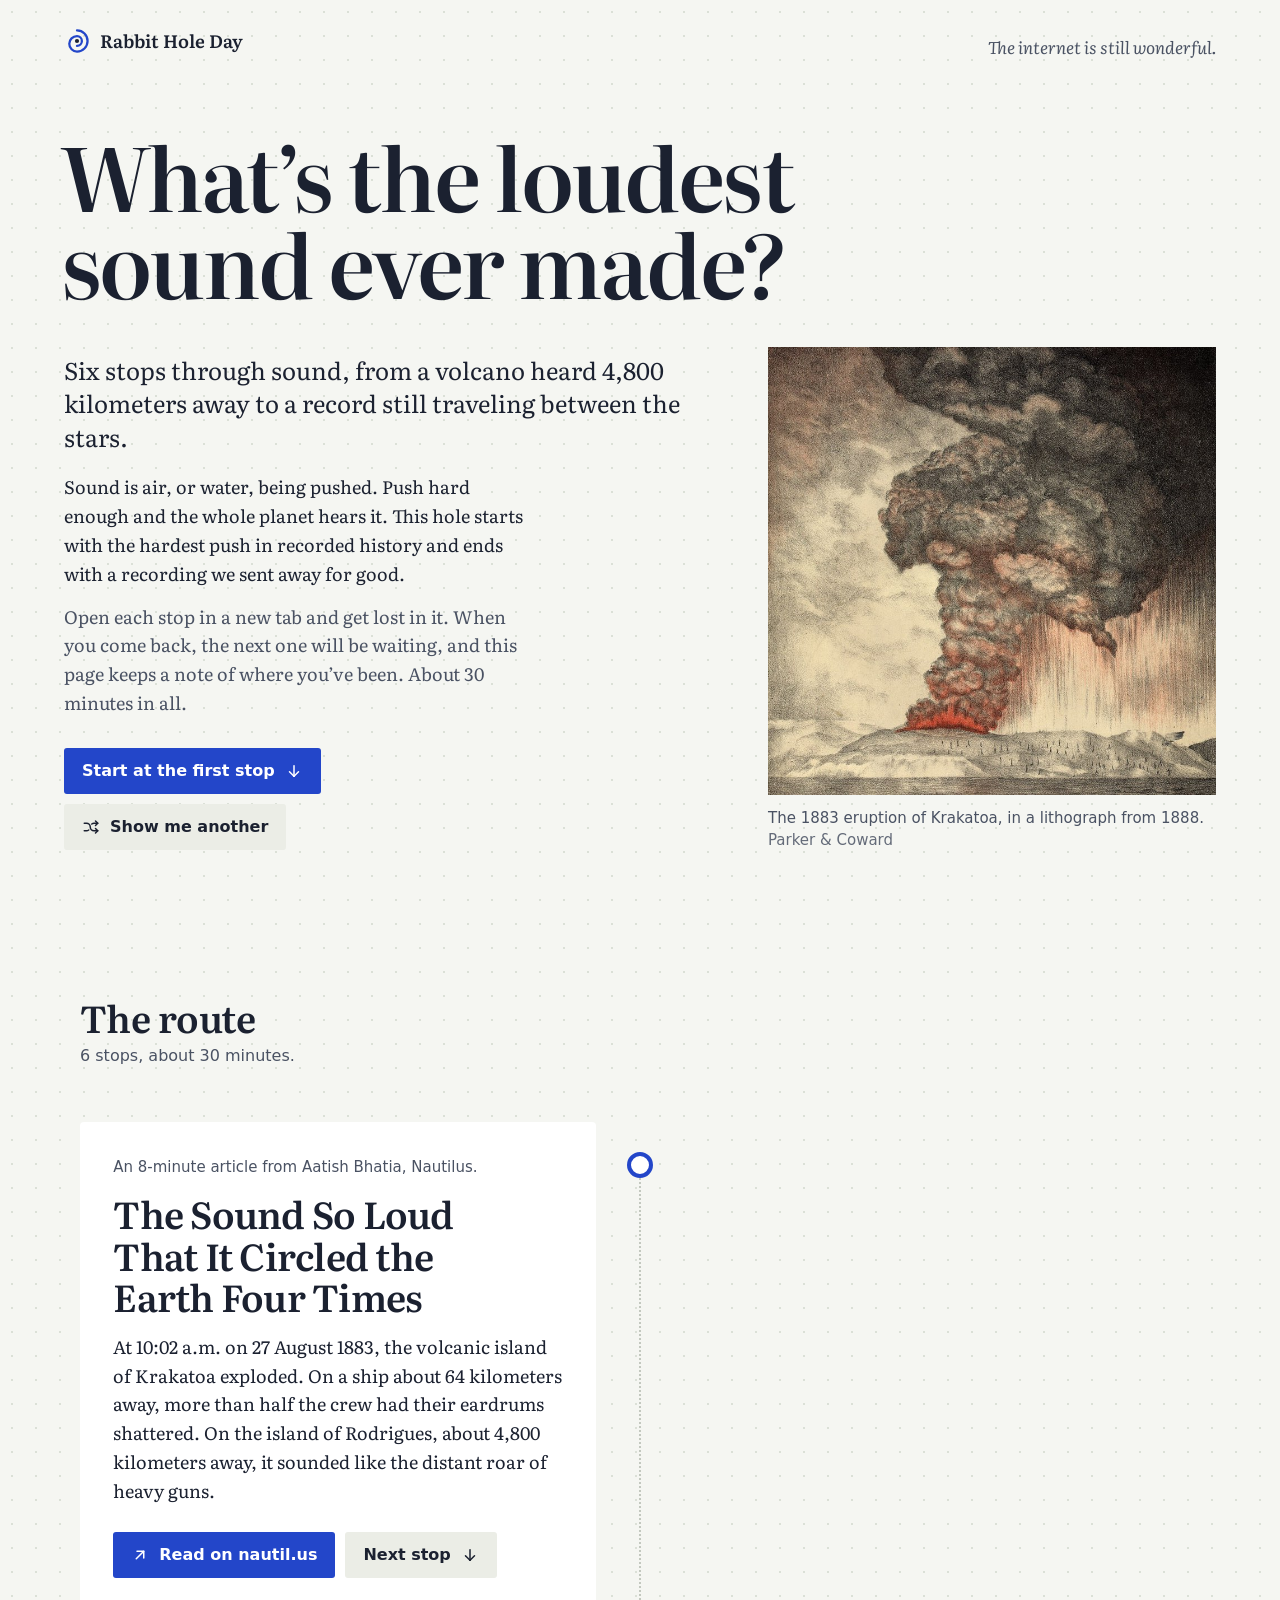
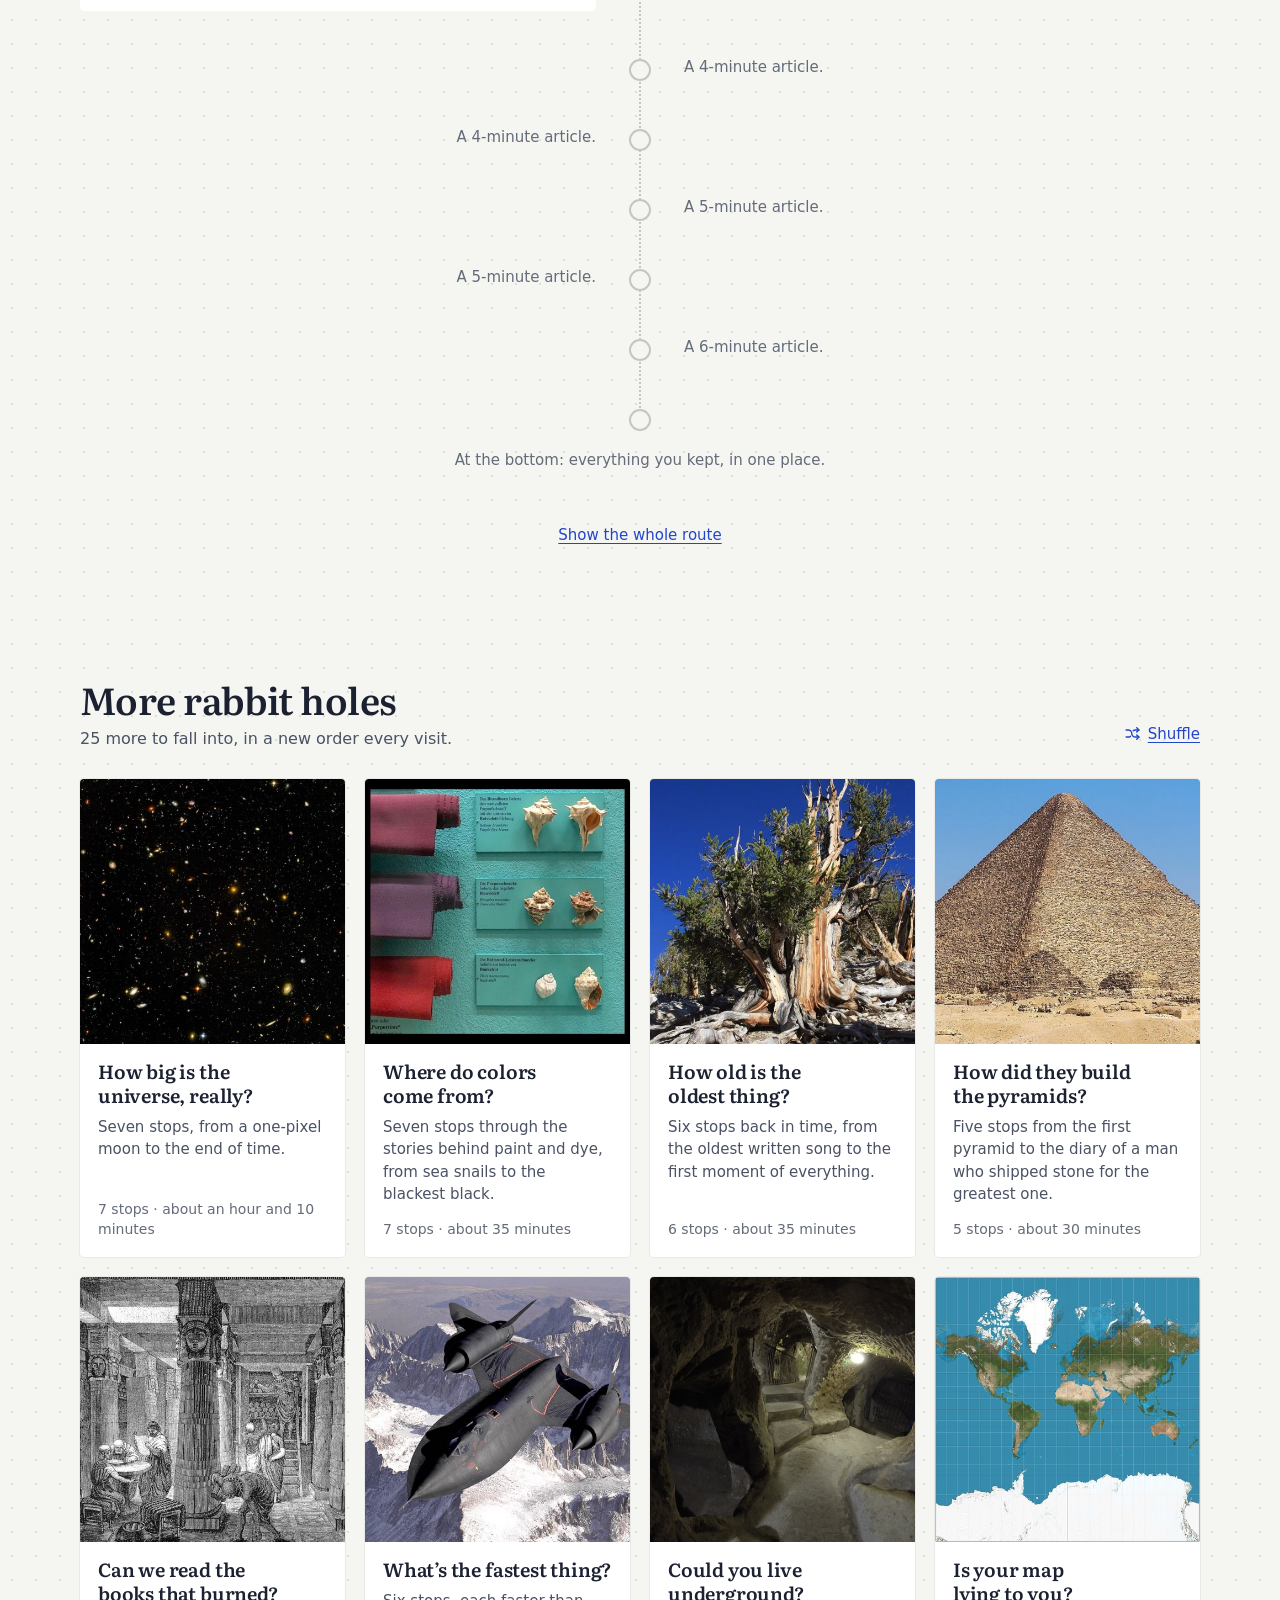
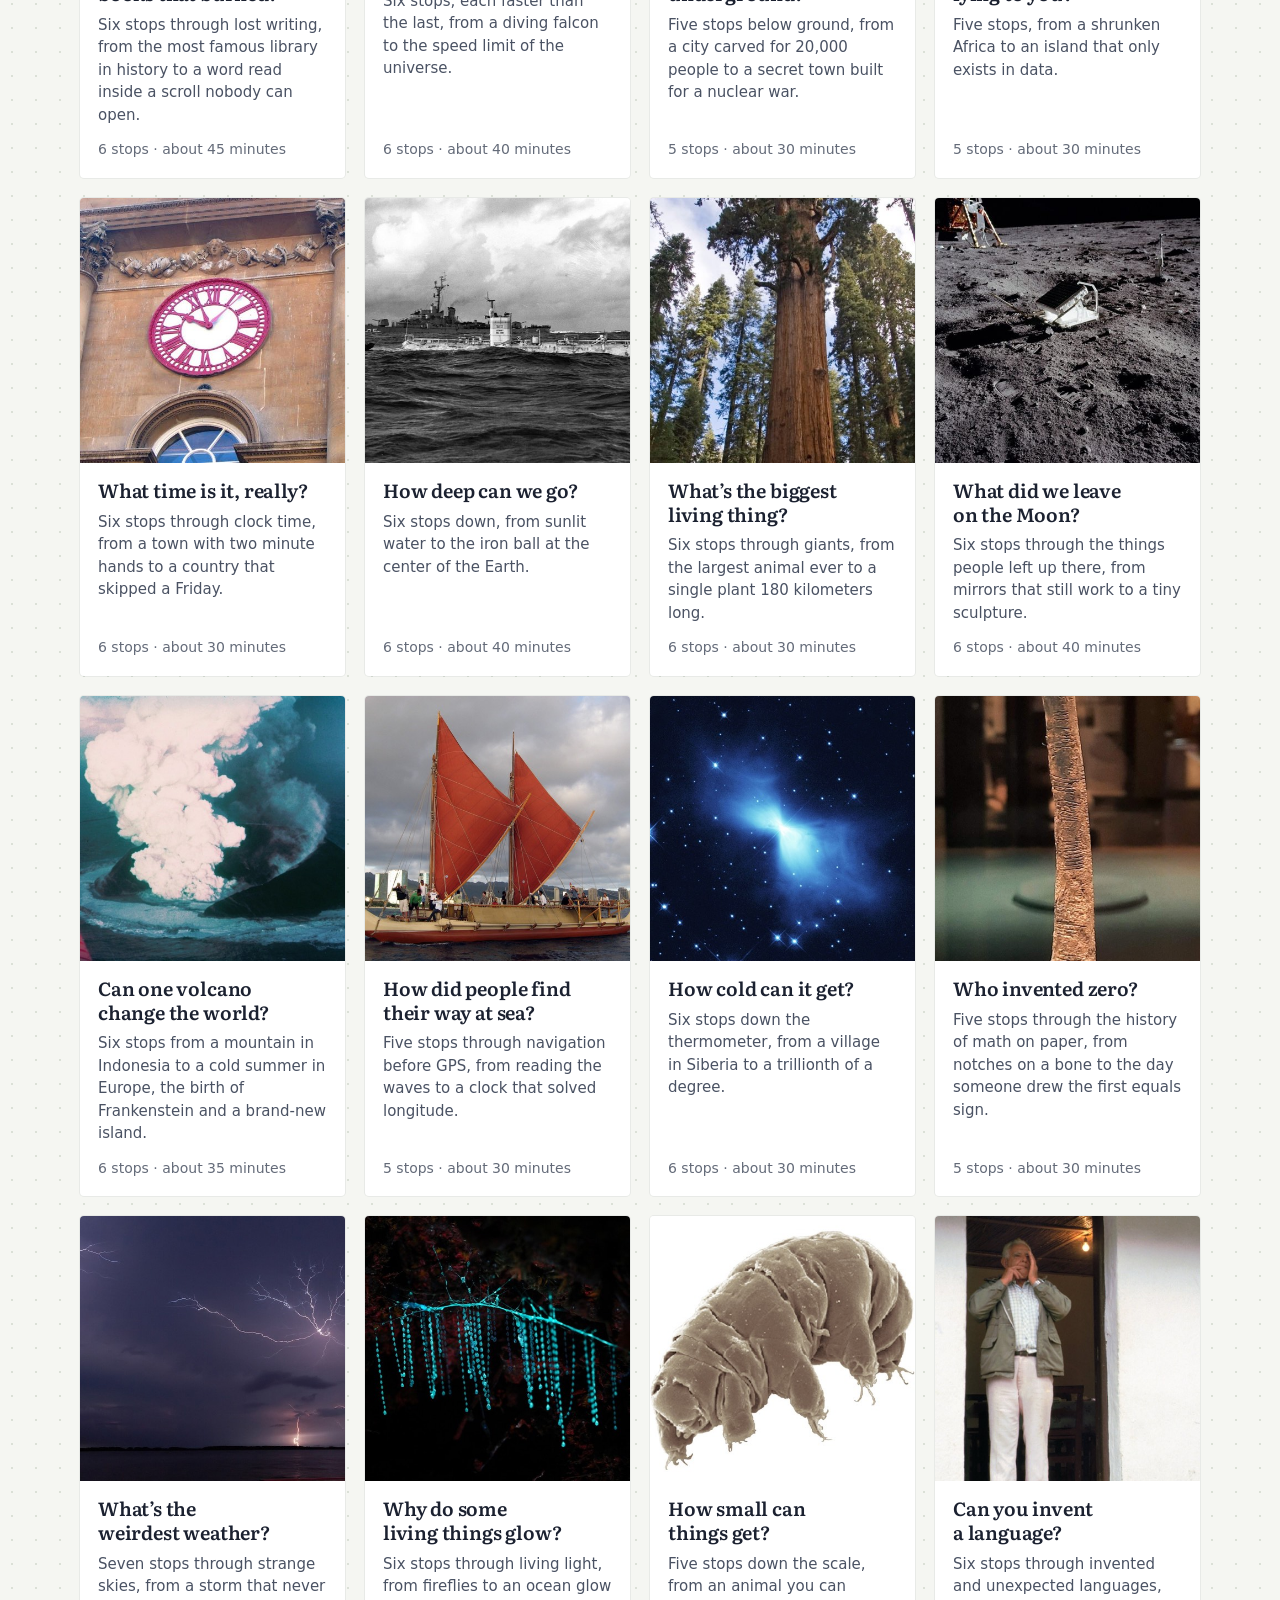
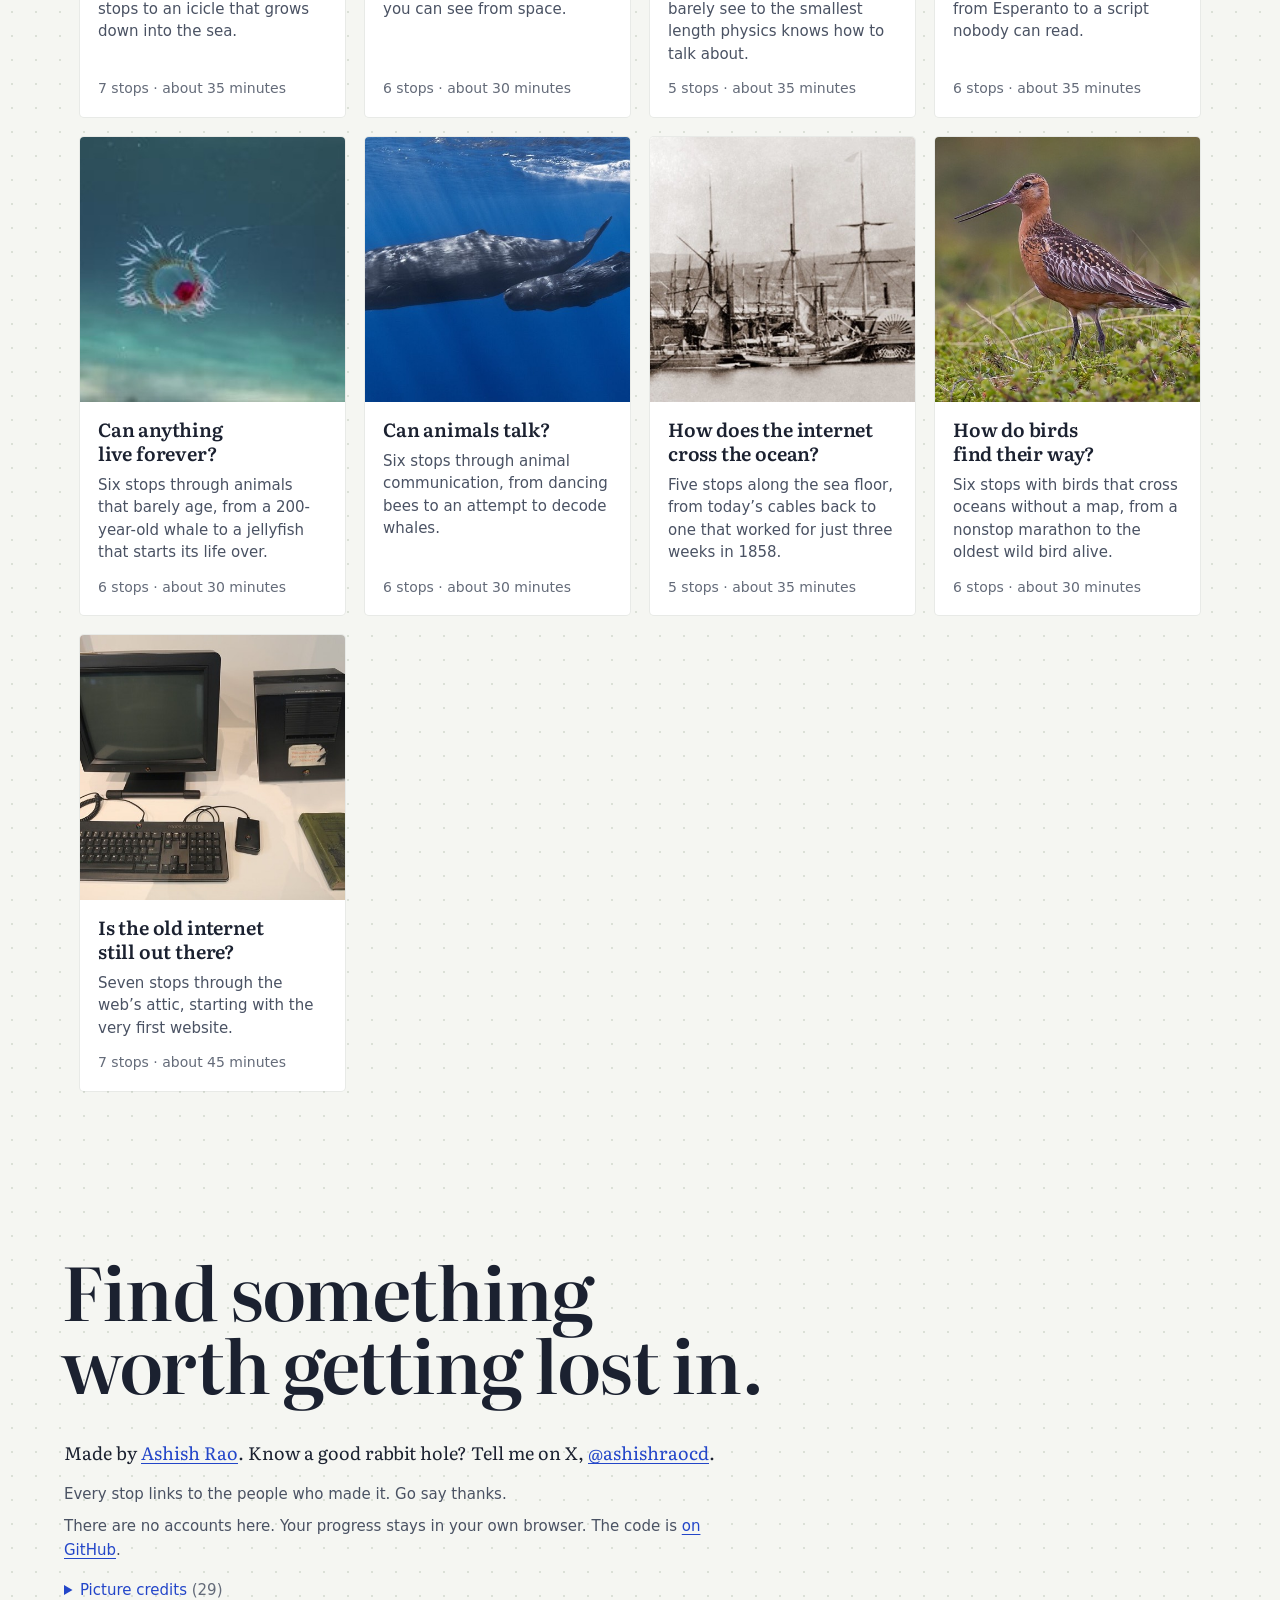
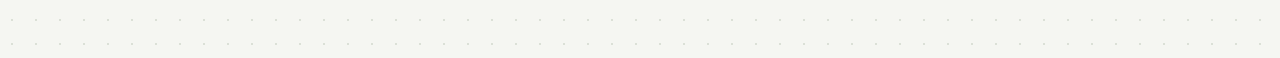
==== commit 587c3bdd: "Say who made it: footer links to ashishrao.me, X and the code on GitHub Co-Authored-By: Claude Opus " ====
--- a/site/index.html
+++ b/site/index.html
@@ -51,8 +51,9 @@
   <footer class="colophon">
     <p class="sendoff">Find something worth getting lost in.</p>
     <div class="colophon-notes">
+      <p class="maker">Made by <a href="https://ashishrao.me">Ashish Rao</a>. Know a good rabbit hole? Tell me on X, <a href="https://x.com/ashishraocd">@ashishraocd</a>.</p>
       <p>Every stop links to the people who made it. Go say thanks.</p>
-      <p>There are no accounts here. Your progress stays in your own browser.</p>
+      <p>There are no accounts here. Your progress stays in your own browser. The code is <a href="https://github.com/ashish1909/rabbit-hole-day">on GitHub</a>.</p>
       <div id="credits"></div>
     </div>
   </footer>
--- a/site/css/style.css
+++ b/site/css/style.css
@@ -834,13 +834,62 @@
 .colophon-notes {
   display: grid;
   gap: 8px;
+  color: var(--ink-2);
+  font: var(--step-small)/1.6 var(--sans);
+}
+
+.colophon-notes p {
   max-width: 72ch;
-  color: var(--ink-2);
-  font: var(--step-small)/1.6 var(--sans);
-}
-
-.colophon-notes p {
-  margin: 0;
+  margin: 0;
+}
+
+.colophon-notes .maker {
+  margin-bottom: 8px;
+  color: var(--ink);
+  font: var(--step-body)/1.5 var(--serif);
+}
+
+.credits {
+  margin-top: 8px;
+}
+
+.credits summary {
+  width: max-content;
+  color: var(--accent);
+  cursor: pointer;
+}
+
+.credits summary span {
+  color: var(--ink-3);
+}
+
+.credits-label {
+  margin: 18px 0 6px !important;
+  color: var(--ink-2);
+  font-weight: 600;
+}
+
+.credits-list {
+  margin: 0;
+  padding: 0;
+  list-style: none;
+  font-size: 0.8125rem;
+  line-height: 1.5;
+  columns: 2 22rem;
+  column-gap: 32px;
+}
+
+.credits-list li {
+  margin-bottom: 4px;
+  break-inside: avoid;
+}
+
+.credits-list a {
+  color: var(--ink-2);
+}
+
+.credits-list a:hover {
+  color: var(--accent);
 }
 
 /* ------------------------------------------------------------ 404 */
